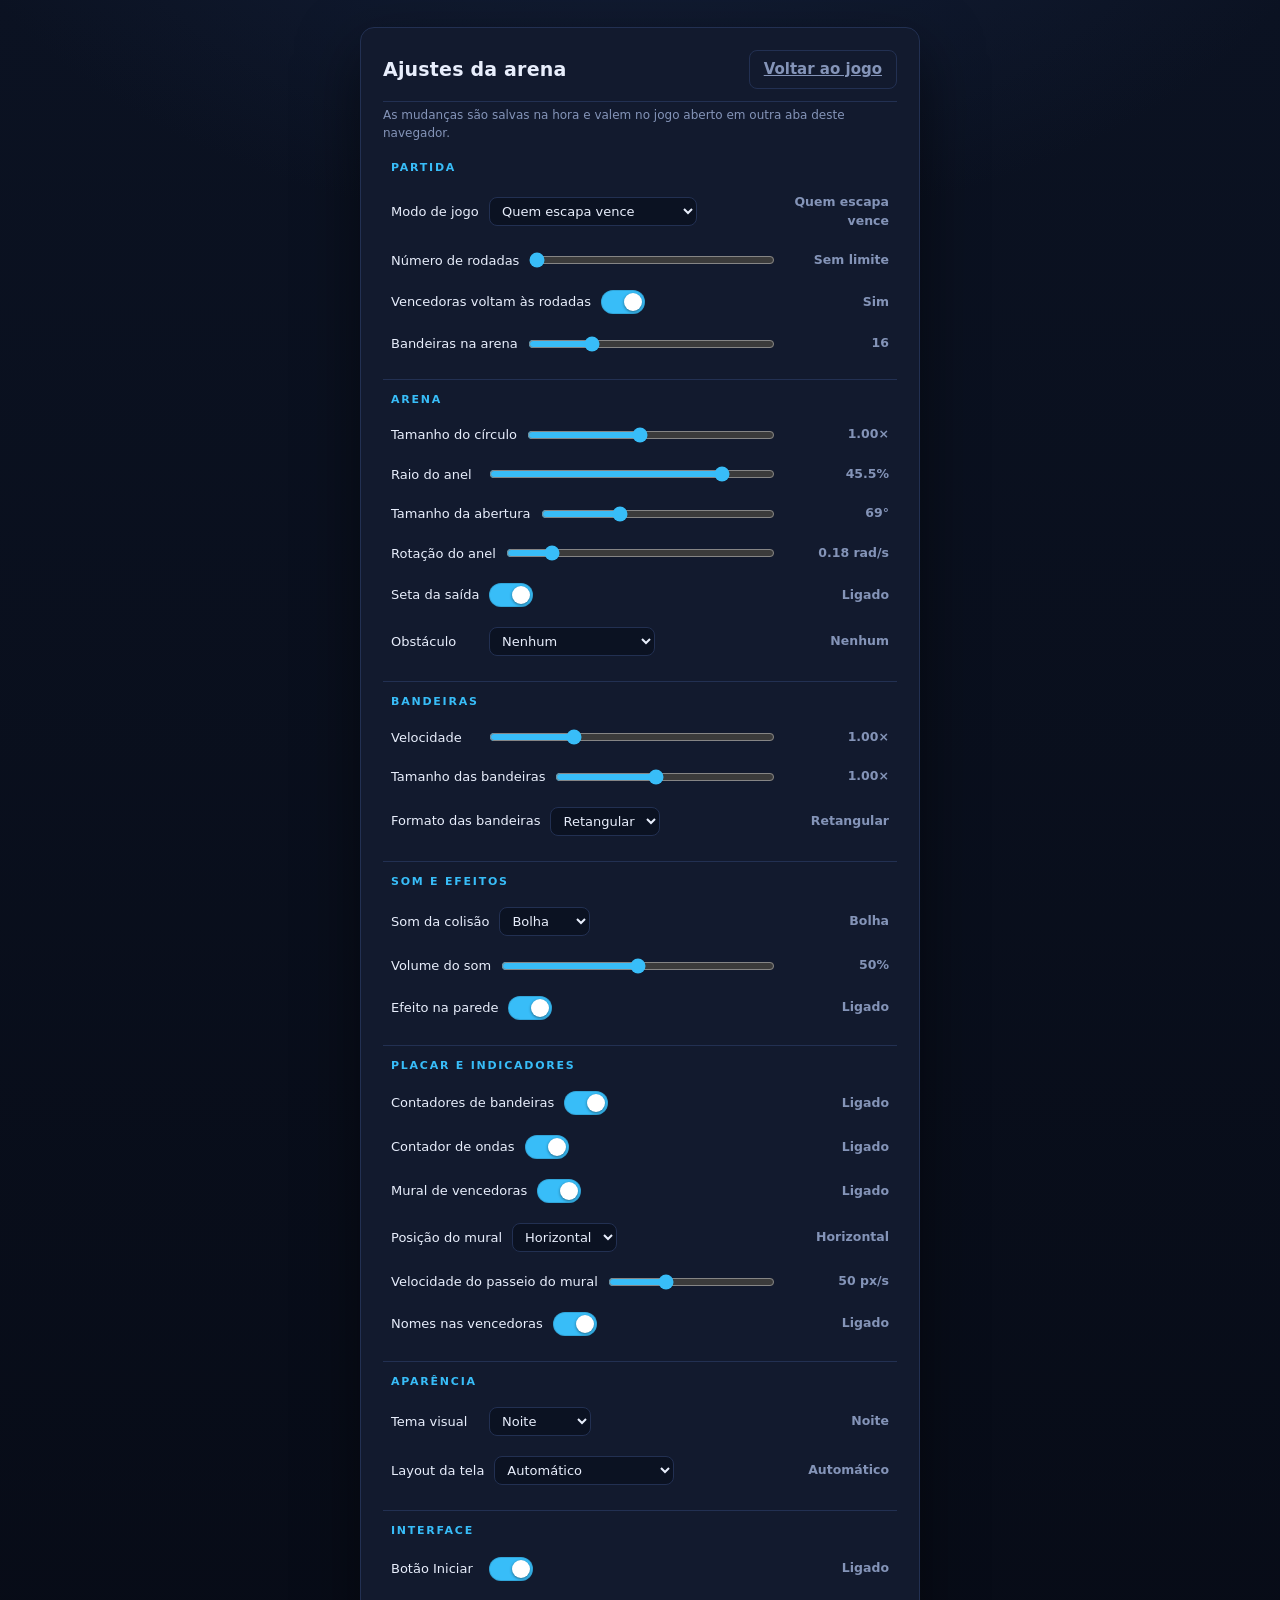
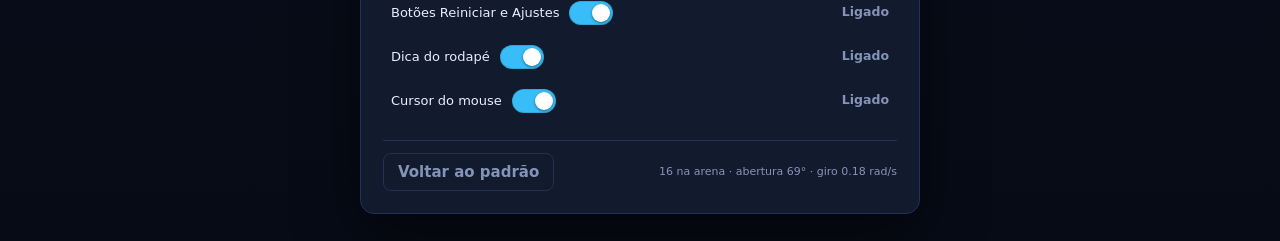
==== ajustes.html @ 4c255b6c "First Commit" ====
<!DOCTYPE html>
<html lang="pt-BR">
<head>
<meta charset="utf-8">
<meta name="viewport" content="width=device-width, initial-scale=1, viewport-fit=cover">
<title>Flag Arena &mdash; Ajustes</title>
<link rel="stylesheet" href="styles.css">
<link rel="icon" href="data:image/svg+xml,<svg xmlns='http://www.w3.org/2000/svg' viewBox='0 0 32 32'><rect width='32' height='32' rx='6' fill='%230b1020'/><circle cx='16' cy='16' r='10' fill='none' stroke='%2338bdf8' stroke-width='2.5' stroke-dasharray='44 19'/><circle cx='25' cy='7' r='4' fill='%23f59e0b'/></svg>">
<script>
/* aplica o tema salvo antes da primeira pintura (a chave e' Config.CHAVE, de js/config.js) */
try { var __c = JSON.parse(localStorage.getItem('flag-arena:config:v2')); if (__c && __c.tema) document.documentElement.setAttribute('data-tema', __c.tema); } catch (e) {}
</script>
</head>
<body class="pagina-ajustes">

<!-- Os Ajustes em aba propria: mesmas opcoes do painel do jogo. Tudo o que for
     mudado aqui e' gravado no navegador e vale no jogo aberto em outra aba
     (mesmo endereco). A lista abaixo e' copiada de index.html por
     tools/sincronizar-ajustes.js — nao edite os dois a mao. -->
<main class="config-pagina config-pagina--aba" aria-labelledby="config-titulo">
  <div class="config-painel">

    <header class="config-cabecalho">
      <h1 class="config-titulo" id="config-titulo">Ajustes da arena</h1>
      <a class="botao botao--fantasma" href="index.html">Voltar ao jogo</a>
    </header>

    <p class="config-nota">As mudanças são salvas na hora e valem no jogo aberto em outra aba deste navegador.</p>

    <div class="config-grade">
      <!-- ajustes:inicio (copiado para ajustes.html por tools/sincronizar-ajustes.js) -->
      <section class="config-grupo" data-grupo="partida">
        <h3 class="config-grupo-titulo">Partida</h3>

        <div class="config-linha">
          <label class="config-nome" for="cfg-modo">Modo de jogo</label>
          <select class="config-select" id="cfg-modo">
            <option value="vencedora">Quem escapa vence</option>
            <option value="eliminacao">Quem escapa é eliminada</option>
            <option value="ultima">Última na arena vence</option>
          </select>
          <output class="config-valor" id="cfg-modo-valor" for="cfg-modo">Quem escapa vence</output>
        </div>

        <div class="config-linha">
          <label class="config-nome" for="cfg-rodadas">Número de rodadas</label>
          <input class="config-range" type="range" id="cfg-rodadas"
                 min="0" max="100" step="1" value="0">
          <output class="config-valor" id="cfg-rodadas-valor" for="cfg-rodadas">Sem limite</output>
        </div>

        <div class="config-linha">
          <label class="config-nome" for="cfg-vencedorasVoltam">Vencedoras voltam às rodadas</label>
          <input class="config-check" type="checkbox" role="switch" id="cfg-vencedorasVoltam" checked>
          <output class="config-valor" id="cfg-vencedorasVoltam-valor" for="cfg-vencedorasVoltam">Sim</output>
        </div>

        <div class="config-linha">
          <label class="config-nome" for="cfg-lutadores">Bandeiras na arena</label>
          <input class="config-range" type="range" id="cfg-lutadores"
                 min="2" max="60" step="1" value="16">
          <output class="config-valor" id="cfg-lutadores-valor" for="cfg-lutadores">16</output>
        </div>
      </section>

      <section class="config-grupo" data-grupo="arena">
        <h3 class="config-grupo-titulo">Arena</h3>

        <div class="config-linha">
          <label class="config-nome" for="cfg-arena">Tamanho do círculo</label>
          <input class="config-range" type="range" id="cfg-arena"
                 min="0.5" max="1.6" step="0.01" value="1">
          <output class="config-valor" id="cfg-arena-valor" for="cfg-arena">100%</output>
        </div>

        <div class="config-linha">
          <label class="config-nome" for="cfg-anel">Raio do anel</label>
          <input class="config-range" type="range" id="cfg-anel"
                 min="28" max="49" step="0.5" value="45.5">
          <output class="config-valor" id="cfg-anel-valor" for="cfg-anel">45,5%</output>
        </div>

        <div class="config-linha">
          <label class="config-nome" for="cfg-abertura">Tamanho da abertura</label>
          <input class="config-range" type="range" id="cfg-abertura"
                 min="15" max="180" step="1" value="69">
          <output class="config-valor" id="cfg-abertura-valor" for="cfg-abertura">69°</output>
        </div>

        <div class="config-linha">
          <label class="config-nome" for="cfg-rotacao">Rotação do anel</label>
          <input class="config-range" type="range" id="cfg-rotacao"
                 min="0" max="1.2" step="0.01" value="0.18">
          <output class="config-valor" id="cfg-rotacao-valor" for="cfg-rotacao">0,18 rad/s</output>
        </div>

        <div class="config-linha">
          <label class="config-nome" for="cfg-seta">Seta da saída</label>
          <input class="config-check" type="checkbox" role="switch" id="cfg-seta" checked>
          <output class="config-valor" id="cfg-seta-valor" for="cfg-seta">Ligado</output>
        </div>

        <div class="config-linha">
          <label class="config-nome" for="cfg-obstaculo">Obstáculo</label>
          <select class="config-select" id="cfg-obstaculo">
            <option value="nenhum">Nenhum</option>
            <option value="pino">Pino central</option>
            <option value="tres-pinos">Três pinos</option>
            <option value="hexagono">Pinos em hexágono</option>
            <option value="barra">Barra giratória</option>
            <option value="cruz">Cruz giratória</option>
          </select>
          <output class="config-valor" id="cfg-obstaculo-valor" for="cfg-obstaculo">Nenhum</output>
        </div>
      </section>

      <section class="config-grupo" data-grupo="bandeiras">
        <h3 class="config-grupo-titulo">Bandeiras</h3>

        <div class="config-linha">
          <label class="config-nome" for="cfg-velocidade">Velocidade</label>
          <input class="config-range" type="range" id="cfg-velocidade"
                 min="0.2" max="3" step="0.05" value="1">
          <output class="config-valor" id="cfg-velocidade-valor" for="cfg-velocidade">1&times;</output>
        </div>

        <div class="config-linha">
          <label class="config-nome" for="cfg-tamanhoBandeira">Tamanho das bandeiras</label>
          <input class="config-range" type="range" id="cfg-tamanhoBandeira"
                 min="0.5" max="1.6" step="0.05" value="1">
          <output class="config-valor" id="cfg-tamanhoBandeira-valor" for="cfg-tamanhoBandeira">1,00&times;</output>
        </div>

        <div class="config-linha">
          <label class="config-nome" for="cfg-formato">Formato das bandeiras</label>
          <select class="config-select" id="cfg-formato">
            <option value="retangular">Retangular</option>
            <option value="quadrada">Quadrada</option>
            <option value="redonda">Redonda</option>
          </select>
          <output class="config-valor" id="cfg-formato-valor" for="cfg-formato">Retangular</output>
        </div>
      </section>

      <section class="config-grupo" data-grupo="som">
        <h3 class="config-grupo-titulo">Som e efeitos</h3>

        <div class="config-linha">
          <label class="config-nome" for="cfg-som">Som da colisão</label>
          <select class="config-select" id="cfg-som">
            <option value="bolha">Bolha</option>
            <option value="gota">Gota</option>
            <option value="sino">Sino</option>
            <option value="madeira">Madeira</option>
            <option value="moeda">Moeda</option>
            <option value="estalo">Estalo</option>
          </select>
          <output class="config-valor" id="cfg-som-valor" for="cfg-som">Bolha</output>
        </div>

        <div class="config-linha">
          <label class="config-nome" for="cfg-volume">Volume do som</label>
          <input class="config-range" type="range" id="cfg-volume"
                 min="0" max="100" step="5" value="50">
          <output class="config-valor" id="cfg-volume-valor" for="cfg-volume">50%</output>
        </div>

        <div class="config-linha">
          <label class="config-nome" for="cfg-efeitoParede">Efeito na parede</label>
          <input class="config-check" type="checkbox" role="switch" id="cfg-efeitoParede" checked>
          <output class="config-valor" id="cfg-efeitoParede-valor" for="cfg-efeitoParede">Ligado</output>
        </div>
      </section>

      <section class="config-grupo" data-grupo="placar">
        <h3 class="config-grupo-titulo">Placar e indicadores</h3>

        <div class="config-linha">
          <label class="config-nome" for="cfg-contadores">Contadores de bandeiras</label>
          <input class="config-check" type="checkbox" role="switch" id="cfg-contadores" checked>
          <output class="config-valor" id="cfg-contadores-valor" for="cfg-contadores">Ligado</output>
        </div>

        <div class="config-linha">
          <label class="config-nome" for="cfg-contadorOndas">Contador de ondas</label>
          <input class="config-check" type="checkbox" role="switch" id="cfg-contadorOndas" checked>
          <output class="config-valor" id="cfg-contadorOndas-valor" for="cfg-contadorOndas">Ligado</output>
        </div>

        <div class="config-linha">
          <label class="config-nome" for="cfg-mural">Mural de vencedoras</label>
          <input class="config-check" type="checkbox" role="switch" id="cfg-mural" checked>
          <output class="config-valor" id="cfg-mural-valor" for="cfg-mural">Ligado</output>
        </div>

        <div class="config-linha">
          <label class="config-nome" for="cfg-muralPosicao">Posição do mural</label>
          <select class="config-select" id="cfg-muralPosicao">
            <option value="horizontal">Horizontal</option>
            <option value="vertical">Vertical</option>
          </select>
          <output class="config-valor" id="cfg-muralPosicao-valor" for="cfg-muralPosicao">Horizontal</output>
        </div>

        <div class="config-linha">
          <label class="config-nome" for="cfg-rolagemMural">Velocidade do passeio do mural</label>
          <input class="config-range" type="range" id="cfg-rolagemMural"
                 min="0" max="150" step="5" value="50">
          <output class="config-valor" id="cfg-rolagemMural-valor" for="cfg-rolagemMural">50 px/s</output>
        </div>

        <div class="config-linha">
          <label class="config-nome" for="cfg-nomesVencedoras">Nomes nas vencedoras</label>
          <input class="config-check" type="checkbox" role="switch" id="cfg-nomesVencedoras" checked>
          <output class="config-valor" id="cfg-nomesVencedoras-valor" for="cfg-nomesVencedoras">Ligado</output>
        </div>
      </section>

      <section class="config-grupo" data-grupo="aparencia">
        <h3 class="config-grupo-titulo">Aparência</h3>

        <div class="config-linha">
          <label class="config-nome" for="cfg-tema">Tema visual</label>
          <select class="config-select" id="cfg-tema">
            <option value="noite">Noite</option>
            <option value="claro">Claro</option>
            <option value="estadio">Estádio</option>
            <option value="por-do-sol">Pôr do sol</option>
            <option value="neon">Neon</option>
          </select>
          <output class="config-valor" id="cfg-tema-valor" for="cfg-tema">Noite</output>
        </div>

        <div class="config-linha">
          <label class="config-nome" for="cfg-layout">Layout da tela</label>
          <select class="config-select" id="cfg-layout">
            <option value="auto">Automático</option>
            <option value="celular">Celular (vertical 9:16)</option>
            <option value="computador">Computador</option>
          </select>
          <output class="config-valor" id="cfg-layout-valor" for="cfg-layout">Automático</output>
        </div>
      </section>

      <section class="config-grupo" data-grupo="interface">
        <h3 class="config-grupo-titulo">Interface</h3>

        <div class="config-linha">
          <label class="config-nome" for="cfg-botaoIniciar">Botão Iniciar</label>
          <input class="config-check" type="checkbox" role="switch" id="cfg-botaoIniciar" checked>
          <output class="config-valor" id="cfg-botaoIniciar-valor" for="cfg-botaoIniciar">Ligado</output>
        </div>

        <div class="config-linha">
          <label class="config-nome" for="cfg-botoes">Botões Reiniciar e Ajustes</label>
          <input class="config-check" type="checkbox" role="switch" id="cfg-botoes" checked>
          <output class="config-valor" id="cfg-botoes-valor" for="cfg-botoes">Ligado</output>
        </div>

        <div class="config-linha">
          <label class="config-nome" for="cfg-dica">Dica do rodapé</label>
          <input class="config-check" type="checkbox" role="switch" id="cfg-dica" checked>
          <output class="config-valor" id="cfg-dica-valor" for="cfg-dica">Ligado</output>
        </div>

        <div class="config-linha">
          <label class="config-nome" for="cfg-cursor">Cursor do mouse</label>
          <input class="config-check" type="checkbox" role="switch" id="cfg-cursor" checked>
          <output class="config-valor" id="cfg-cursor-valor" for="cfg-cursor">Ligado</output>
        </div>
      </section>
      <!-- ajustes:fim -->
    </div>

    <footer class="config-base">
      <button type="button" class="botao botao--fantasma" id="btn-reset-config">Voltar ao padrão</button>
      <span class="config-painel-info" id="config-resumo"></span>
    </footer>

  </div>
</main>

<script src="js/config.js"></script>
<script src="js/ajustes-aba.js"></script>
</body>
</html>
---- styles.css ----
/* =====================================================================
   Flag Arena
   ===================================================================== */

:root {
  --fundo: #070b16;
  --fundo-2: #0b1222;
  --superficie: #121a2e;
  --borda: #223052;
  --texto: #e8eefc;
  --texto-fraco: #8494b8;
  --destaque: #38bdf8;
  --indigo: #6366f1;
  --fuga: #f59e0b;
  --vitoria: #34d399;

  /* ---- tokens de TEMA ----------------------------------------------------
     Tudo o que muda de um tema para outro mora aqui. Os temas sao blocos
     `:root[data-tema="..."]` no fim desta secao, que redefinem este mesmo
     conjunto; o de fabrica (Noite) e' este. O app escreve `data-tema` no <html>
     (ver Config.aplicarNoCena). Nada fora destas variaveis deve ter cor de tema
     escrita a mao. As variaveis `-rgb` guardam so' "r, g, b" para poderem ser
     usadas com transparencia: rgba(var(--vidro-rgb), .7). */
  --esquema: dark;                 /* color-scheme: controles nativos (lista do <select>) */
  --halo: #14203a;                 /* clarao no topo do fundo */
  --vidro-rgb: 10, 16, 32;         /* cabecalho, rodape, paineis translucidos */
  --veu: rgba(4, 8, 18, .74);      /* pano por tras do painel de Ajustes */
  --trilho-rgb: 10, 18, 36;        /* disco de fundo da arena */
  --halo-botao-rgb: 5, 9, 20;      /* sombra atras do botao Iniciar */
  --iniciar-1: #a5e4ff;            /* gradiente do botao Iniciar */
  --iniciar-2: #38bdf8;
  --iniciar-3: #6366f1;
  --iniciar-texto: #03121f;
  --iniciar-glow-rgb: 56, 189, 248;
  --iniciar-glow2-rgb: 99, 102, 241;
  --obstaculo-1: #475a85;
  --obstaculo-2: #26324f;
  --obstaculo-borda: #7f95c8;
  --obstaculo-glow-rgb: 99, 102, 241;
  --efeito: #7dd3fc;               /* onda de choque na parede */
  --efeito-2: #38bdf8;
  --efeito-rgb: 125, 211, 252;
  --efeito-2-rgb: 56, 189, 248;
  --aviso-bg: rgba(28, 18, 6, .95);
  --aviso-texto: #fde68a;

  /* Raio do circulo onde as bandeiras orbitam. O anel que gira e' desenhado no
     SVG com r="182" dentro de um viewBox de 400, ou seja, exactamente estes
     45.5%. Tem de casar com CFG.raioBorda (182/400) do motor, que e' quem
     calcula estado.R e estado.raioJogador. O diametro correspondente e' o que
     da a largura do painel .coroa. */
  --anel-raio: 45.5%;
  --anel-diametro: calc(var(--anel-raio) * 2);

  /* Tamanho do circulo, em duas pecas para o `--arena-escala` ter onde caber.

     `--arena-base` e' o diametro do anel na escala 1. `--arena-max` e' esse
     base pelo multiplicador que a pagina de ajustes escreve.

     O base e' min(56vmin, 560px) e nao o antigo 74vmin/640px porque o
     multiplicador vai ate 1.6: um base de 640px daria 1024px no maximo, e o
     palco de uma tela 1080p tem ~970px de altura util — a arena estourava a
     viewport e o `overflow: hidden` do body cortava o anel pela metade. Com
     560px o topo do intervalo (896px) ainda cabe.

     O `--lutador` NAO esta aqui: ele e' derivado de `--arena-escala` em .arena,
     porque a bandeira precisa escalar junto com o circulo (ver o comentario
     la). Deixar os dois em px fixos deixaria a folga do anel furada. */
  --arena-escala: 1;
  --bandeira-escala: 1;
  --bandeira-prop: .7;
  --bandeira-raio: 3px;
  --arena-base: min(56vmin, 560px);
  --arena-max: calc(var(--arena-base) * var(--arena-escala));
}

* { box-sizing: border-box; }

/* Barras de rolagem do tema: finas, com o polegar na cor de destaque e a trilha
   quase invisivel. As propriedades padrao funcionam no Chrome/Edge 121+, Firefox e
   Safari recentes; o bloco -webkit- cobre os navegadores mais antigos (nos novos
   ele e' ignorado de proposito: quando `scrollbar-color` existe, ele manda). */
:root {
  scrollbar-width: thin;
  scrollbar-color: var(--destaque) rgba(var(--vidro-rgb), .35);
}
* {
  scrollbar-width: thin;
  scrollbar-color: var(--destaque) rgba(var(--vidro-rgb), .35);
}

@supports not (scrollbar-color: auto) {
  ::-webkit-scrollbar { width: 9px; height: 9px; }
  ::-webkit-scrollbar-track { background: rgba(var(--vidro-rgb), .35); border-radius: 999px; }
  ::-webkit-scrollbar-thumb {
    background: var(--destaque);
    border-radius: 999px;
    border: 2px solid transparent;
    background-clip: padding-box;
  }
  ::-webkit-scrollbar-thumb:hover { background: var(--indigo); background-clip: padding-box; }
}

html, body { height: 100%; }

body {
  margin: 0;
  background:
    radial-gradient(1200px 700px at 50% -10%, var(--halo) 0%, transparent 60%),
    linear-gradient(180deg, var(--fundo-2), var(--fundo));
  color: var(--texto);
  font: 15px/1.5 "Segoe UI", system-ui, -apple-system, sans-serif;
  display: flex;
  flex-direction: column;
  overflow: hidden;
}

.visualmente-oculto {
  position: absolute;
  width: 1px; height: 1px;
  padding: 0; margin: -1px;
  overflow: hidden;
  clip: rect(0 0 0 0);
  white-space: nowrap;
  border: 0;
}

/* ---------------------------------------------------------------- */
/* cabecalho                                                        */
/* ---------------------------------------------------------------- */

.topo {
  flex: none;
  display: flex;
  align-items: center;
  justify-content: space-between;
  gap: 16px;
  padding: 12px clamp(12px, 3vw, 28px);
  border-bottom: 1px solid var(--borda);
  background: rgba(var(--vidro-rgb), .72);
  backdrop-filter: blur(8px);
}

.marca {
  display: flex;
  align-items: center;
  gap: 10px;
  font-weight: 700;
  letter-spacing: .04em;
}

.marca-anel {
  width: 20px; height: 20px;
  border-radius: 50%;
  border: 2.5px solid var(--destaque);
  border-right-color: transparent;
  animation: girar-marca 3.2s linear infinite;
}

@keyframes girar-marca { to { transform: rotate(360deg); } }

/* ---------------------------------------------------------------- */
/* mural das vencedoras                                             */
/* ---------------------------------------------------------------- */

/* Fica no cabecalho, entre a marca e o contador de onda: e' o unico espaco
   da tela que nunca compete com a arena, e o olho ja vai la depois de olhar
   para cima. */
.vencedoras {
  flex: 1 1 auto;
  min-width: 0;
  display: flex;
  align-items: center;
  justify-content: center;
  gap: 10px;
}

.vencedoras-rotulo {
  flex: none;
  font-size: 10px;
  letter-spacing: .14em;
  text-transform: uppercase;
  color: var(--texto-fraco);
  white-space: nowrap;
}

/* quantas ondas ja foram coroadas no total */
.vencedoras-total {
  margin-left: 4px;
  font-weight: 700;
  font-variant-numeric: tabular-nums;
  color: var(--vitoria);
}

.vencedoras-lista {
  display: flex;
  align-items: center;
  gap: 5px;
  min-width: 0;
  overflow: hidden;
  /* o corte e' esmaecido, nao a seco: sem isto um chip cortado na beira da
     tela parece defeito de layout */
  -webkit-mask-image: linear-gradient(90deg, #000 calc(100% - 26px), transparent);
  mask-image: linear-gradient(90deg, #000 calc(100% - 26px), transparent);
}

.vencedora {
  display: inline-flex;
  align-items: center;
  gap: 6px;
  flex: none;
  padding: 3px 8px 3px 4px;
  border: 1px solid var(--borda);
  border-radius: 999px;
  background: var(--superficie);
  font-size: clamp(10px, 1.5vmin, 12.5px);
  white-space: nowrap;
  max-width: 17ch;
}

.vencedora img {
  flex: none;
  width: 23px;
  height: 15px;
  object-fit: cover;
  border-radius: 2px;
  box-shadow: 0 0 0 1px rgba(255, 255, 255, .14);
}

.vencedora-nome {
  min-width: 0;
  overflow: hidden;
  text-overflow: ellipsis;
}

/* placado de quem venceu mais de uma onda */
.vencedora-vezes {
  flex: none;
  font-weight: 700;
  font-variant-numeric: tabular-nums;
  color: var(--vitoria);
}

/* a ultima a entrar: a unica que anima, porque e' a unica que acabou de mudar */
.vencedora--recente {
  border-color: var(--vitoria);
  box-shadow: 0 0 12px rgba(52, 211, 153, .3);
  animation: entrar-vencedora .4s cubic-bezier(.2, .9, .25, 1.2) both;
}

@keyframes entrar-vencedora {
  from { opacity: 0; transform: translateX(10px) scale(.9); }
  to   { opacity: 1; transform: none; }
}

.vencedoras-resto {
  flex: none;
  font-size: clamp(9px, 1.4vmin, 11px);
  font-weight: 700;
  font-variant-numeric: tabular-nums;
  color: var(--texto-fraco);
  white-space: nowrap;
}

.vencedoras-vazia {
  font-size: clamp(10px, 1.5vmin, 12.5px);
  font-style: italic;
  color: var(--texto-fraco);
  white-space: nowrap;
}

.vencedoras-vazia[hidden] { display: none; }

.hud {
  display: flex;
  align-items: center;
  gap: clamp(10px, 2.4vw, 26px);
}

.hud-item {
  display: flex;
  flex-direction: column;
  align-items: flex-end;
  line-height: 1.1;
}

.hud-rotulo {
  font-size: 10px;
  letter-spacing: .12em;
  text-transform: uppercase;
  color: var(--texto-fraco);
}

.hud-valor {
  font-size: clamp(15px, 2.4vmin, 21px);
  font-variant-numeric: tabular-nums;
  font-weight: 700;
}

/* ---------------------------------------------------------------- */
/* palco: contador | arena | contador                              */
/* ---------------------------------------------------------------- */

.palco {
  flex: 1;
  min-height: 0;
  display: grid;
  grid-template-columns: minmax(74px, 11vw) auto minmax(74px, 11vw);
  align-items: center;
  justify-content: center;
  gap: clamp(6px, 1.6vw, 20px);
  padding: clamp(8px, 2vh, 22px) clamp(8px, 2vw, 22px);
  position: relative;
}

.contador {
  display: flex;
  flex-direction: column;
  gap: 6px;
  text-align: center;
  min-width: 0;
}

.contador-rotulo {
  font-size: clamp(9px, 1.5vmin, 11px);
  letter-spacing: .14em;
  text-transform: uppercase;
  color: var(--texto-fraco);
}

.contador-valor {
  font-size: clamp(34px, 9vmin, 74px);
  font-weight: 800;
  font-variant-numeric: tabular-nums;
  line-height: 1;
}

.contador--saida .contador-valor { color: var(--fuga); }
.contador--resto .contador-valor { color: var(--destaque); }

/* pulso quando o numero muda */
.contador-valor.pulsa { animation: pulso .42s ease-out; }

@keyframes pulso {
  0%   { transform: scale(1); }
  32%  { transform: scale(1.22); }
  100% { transform: scale(1); }
}

.contador-nota {
  margin: 2px 0 0;
  font-size: clamp(9px, 1.4vmin, 11px);
  line-height: 1.35;
  color: var(--texto-fraco);
}

.contador-fantasmas {
  display: flex;
  flex-wrap: wrap;
  gap: 3px;
  justify-content: center;
  margin-top: 4px;
}

.contador-fantasmas img {
  width: clamp(12px, 2vmin, 17px);
  border-radius: 2px;
  opacity: .3;
  filter: grayscale(1);
}

/* ---------------------------------------------------------------- */
/* arena                                                            */
/* ---------------------------------------------------------------- */

.arena {
  position: relative;
  width: var(--arena-max);
  height: var(--arena-max);
  aspect-ratio: 1;
  border-radius: 50%;
  touch-action: none;

  /* A bandeira escala junto com o circulo, e nao num px fixo.

     O motor mede tudo em fracao do lado: CFG.margemLutador (0.075) e' a folga
     entre o anel e a borda da bandeira, CFG.diametroLutador (0.11) e' o minimo
     de colisao. Um `--lutador` fixo deixaria, na escala 1.6, um bloco maior que
     a folga — e as bandeiras comecariam a rocar a parede do anel.

     `--lutador-base` guardado a parte que NAO depende do ajuste, para o
     `--lutador` poder multiplicar sem se referenciar a si mesmo: um
     `--lutador: calc(var(--lutador) * ...)` seria um ciclo, o navegador
     invalidaria a propriedade e o `width` das bandeiras ficaria sem valor.

     Na escala 1 o resultado e' exatamente o `--lutador` de antes — o padrao
     aparece exatamente como aparecia. */
  --lutador-base: clamp(34px, 6.4vmin, 62px);
  --lutador: calc(var(--lutador-base) * var(--arena-escala));
}

.arena-anel {
  position: absolute;
  inset: 0;
  width: 100%;
  height: 100%;
  overflow: visible;
  /* Este elemento NAO roda e NAO tem transform. Ele serve so de moldura: o
     <svg> cobre a arena e o <g id="arena-giro"> gira por dentro, com o centro
     da rotacao escrito no atributo `transform` em unidades do viewBox.

     Antes, a rotacao vivia aqui com `transform-box: view-box` +
     `transform-origin: 50% 50%`. Isso resolve a origem contra o viewBox e
     funciona, mas depende de (a) o navegador suportar `transform-box`,
     (b) o <svg> ser quadrado, e (c) o padrao preserveAspectRatio manter o
     viewBox centrado. Se um destes falha, o anel passa a girar em torno de um
     ponto que ja nao e' o centro do circulo das bandeiras — e como o raio e'
     grande, o erro aparece como "o circulo sai do sitio" / "a coroa gira fora
     do centro". O <g> elimina as tres dependencias. */
}

.arena-trilho {
  fill: rgba(var(--trilho-rgb), .55);
  stroke: none;
}

/* O anel que gira. Vive dentro de <g id="arena-giro">, que recebe
   rotate(a 200 200): porisso roda em torno do PROPRIO centro e nunca sai
   dele, sem nenhum px de CSS, nem percentagem, nem transform-box.

   O tracejado NAO vive aqui de proposito. O portao e' a unica saida e tem de
   coincidir com o que a fisica aceita, por isso quem o desenha e' o motor: em
   aplicarAbertura() ele mede o `r` real do elemento e escreve
   stroke-dasharray / stroke-dashoffset com um FOLGO centrado no topo, onde
   esta a #arena-seta. Se declarassemos um tracejado aqui em CSS, ele
   sobreporia o atributo que o motor escreve e o portao voltaria a ser
   decoracao — a bandeira atravessaria uma parede invisivel. */
.arena-anel-giro {
  fill: none;
  stroke: var(--destaque);
  stroke-width: 3;
  stroke-linecap: butt;
  opacity: .55;
}

.arena-seta {
  fill: var(--fuga);
  opacity: .85;
  filter: url(#brilho-saida);
}

/* ---------------------------------------------------------------- */
/* estado de espera: botao Iniciar                                  */
/* ---------------------------------------------------------------- */

.iniciar {
  position: absolute;
  left: 50%; top: 50%;
  transform: translate(-50%, -50%);
  z-index: 12;
  text-align: center;
}
.iniciar[hidden] { display: none; }

/* halo escuro atras do botao: separa-o das bandeiras que passam por tras */
.iniciar::before {
  content: "";
  position: absolute;
  left: 50%; top: 50%;
  width: 300%; height: 340%;
  transform: translate(-50%, -50%);
  z-index: -1;
  background: radial-gradient(closest-side, rgba(var(--halo-botao-rgb), .72) 0%, rgba(var(--halo-botao-rgb), .45) 55%, transparent 100%);
  pointer-events: none;
}

.botao-iniciar {
  display: inline-flex;
  align-items: center;
  gap: 12px;
  padding: 14px 34px 14px 26px;
  border: 0;
  border-radius: 999px;
  font: inherit;
  font-size: clamp(15px, 2.6vmin, 21px);
  font-weight: 800;
  letter-spacing: .16em;
  text-transform: uppercase;
  color: var(--iniciar-texto);
  background: linear-gradient(135deg, var(--iniciar-1) 0%, var(--iniciar-2) 48%, var(--iniciar-3) 100%);
  box-shadow:
    inset 0 1px 0 rgba(255, 255, 255, .55),
    inset 0 -2px 0 rgba(0, 0, 0, .18),
    0 10px 28px rgba(var(--iniciar-glow-rgb), .42),
    0 0 56px rgba(var(--iniciar-glow2-rgb), .32);
  cursor: pointer;
  transition: transform .16s ease, box-shadow .2s ease, filter .2s ease;
  animation: iniciar-pulsa 2.6s ease-in-out infinite;
}

.botao-iniciar:hover {
  transform: translateY(-2px) scale(1.05);
  filter: brightness(1.08);
  box-shadow:
    inset 0 1px 0 rgba(255, 255, 255, .6),
    inset 0 -2px 0 rgba(0, 0, 0, .18),
    0 14px 34px rgba(var(--iniciar-glow-rgb), .55),
    0 0 72px rgba(var(--iniciar-glow2-rgb), .45);
}

.botao-iniciar:active { transform: translateY(0) scale(.97); filter: brightness(.96); }

.botao-iniciar:focus-visible {
  outline: 3px solid var(--texto);
  outline-offset: 4px;
}

/* triangulo de "play", feito de borda: herda a cor do texto */
.botao-iniciar-icone {
  width: 0; height: 0;
  border-style: solid;
  border-width: 9px 0 9px 15px;
  border-color: transparent transparent transparent currentColor;
  filter: drop-shadow(0 1px 0 rgba(255, 255, 255, .4));
}

@keyframes iniciar-pulsa {
  0%, 100% { box-shadow: inset 0 1px 0 rgba(255,255,255,.55), inset 0 -2px 0 rgba(0,0,0,.18), 0 10px 28px rgba(var(--iniciar-glow-rgb), .42), 0 0 56px rgba(var(--iniciar-glow2-rgb), .32); }
  50%      { box-shadow: inset 0 1px 0 rgba(255,255,255,.55), inset 0 -2px 0 rgba(0,0,0,.18), 0 12px 34px rgba(var(--iniciar-glow-rgb), .62), 0 0 84px rgba(var(--iniciar-glow2-rgb), .5); }
}

.iniciar-dica {
  margin: 12px 0 0;
  font-size: 11px;
  letter-spacing: .14em;
  text-transform: uppercase;
  color: var(--texto-fraco);
}

/* a tecla de atalho, em forma de tecla */
.iniciar-dica kbd {
  display: inline-block;
  min-width: 1.6em;
  padding: 1px 6px;
  font: inherit;
  font-weight: 700;
  color: var(--texto);
  background: rgba(148, 163, 184, .16);
  border: 1px solid var(--borda);
  border-bottom-width: 2px;
  border-radius: 5px;
}

/* "Botoes" desligado tambem esconde o atalho de Bandeiras do rodape */
.sem-botoes #btn-bandeiras { display: none; }

/* ajuste "Botao Iniciar" desligado: so' a tecla I inicia a batalha */
.sem-iniciar .iniciar { display: none; }

/* ---------------------------------------------------------------- */
/* obstaculos                                                        */
/* ---------------------------------------------------------------- */

.obstaculos {
  position: absolute;
  inset: 0;
  pointer-events: none;
}

/* O motor escreve largura, altura, margens e o transform (translate + rotate)
   de cada um, relativos ao centro da arena, como faz com as bandeiras. */
.obstaculo {
  position: absolute;
  left: 50%; top: 50%;
  background: linear-gradient(160deg, var(--obstaculo-1), var(--obstaculo-2));
  border: 2px solid var(--obstaculo-borda);
  box-shadow: 0 0 14px rgba(var(--obstaculo-glow-rgb), .35), inset 0 0 8px rgba(0, 0, 0, .35);
  box-sizing: border-box;
}
.obstaculo--circulo { border-radius: 50%; }
.obstaculo--barra { border-radius: 999px; }

/* ---------------------------------------------------------------- */
/* lutadores                                                        */
/* ---------------------------------------------------------------- */

.lutadores {
  position: absolute;
  inset: 0;
}

.lutador {
  position: absolute;
  /* o motor escreve `translate3d(x - cx, y - cy)`, ou seja, o deslocamento e'
     relativo ao CENTRO da arena. As margens negativas abaixo ja equilibram o
     bloco em si, entao left/top tem de nascer no centro: com 0 o anel inteiro
     giraria em torno do canto superior-esquerdo. */
  left: 50%; top: 50%;
  /* tamanho e formato vem dos Ajustes: --bandeira-escala multiplica a largura e
     --bandeira-prop e' a altura/largura (.7 retangular, 1 quadrada e redonda).
     As margens negativas centram o bloco no ponto que o motor posiciona. */
  --lw: calc(var(--lutador) * var(--bandeira-escala));
  width: var(--lw);
  height: calc(var(--lw) * var(--bandeira-prop));
  margin: calc(var(--lw) * var(--bandeira-prop) * -.5) 0 0 calc(var(--lw) * -.5);
  border-radius: var(--bandeira-raio);
  overflow: hidden;
  cursor: pointer;
  will-change: transform;
  transform: translate3d(0, 0, 0);
  box-shadow:
    0 0 0 1px rgba(255, 255, 255, .14),
    0 4px 12px rgba(0, 0, 0, .5);
  transition: box-shadow .18s ease;
}

:root.formato-quadrada { --bandeira-prop: 1; --bandeira-raio: 4px; }
:root.formato-redonda { --bandeira-prop: 1; --bandeira-raio: 50%; }

.lutador img {
  display: block;
  width: 100%;
  height: 100%;
  object-fit: cover;
  pointer-events: none;
}

.lutador:hover {
  box-shadow:
    0 0 0 2px var(--texto),
    0 6px 18px rgba(0, 0, 0, .6);
}

.lutador--campeao {
  box-shadow:
    0 0 0 3px var(--vitoria),
    0 0 20px rgba(52, 211, 153, .5);
}

/* ---------------------------------------------------------------- */
/* efeito de batida na parede                                         */
/* ---------------------------------------------------------------- */

.efeitos {
  position: absolute;
  inset: 0;
  pointer-events: none;
  z-index: 4;
}

/* O motor escreve --x/--y (deslocamento do centro da arena ate o ponto do
   anel), --ang (direcao da normal) e --forca (0.6 a 1.6). */
.efeito-impacto {
  position: absolute;
  left: 50%; top: 50%;
  width: 0; height: 0;
  transform: translate(var(--x), var(--y)) rotate(var(--ang));
}

/* onda de choque: um arco que abre para dentro da arena */
.efeito-impacto::before {
  content: "";
  position: absolute;
  left: calc(var(--forca) * -18px); top: calc(var(--forca) * -18px);
  width: calc(var(--forca) * 36px); height: calc(var(--forca) * 36px);
  border: 2px solid var(--efeito);
  border-radius: 50%;
  box-shadow: 0 0 10px var(--efeito-2), inset 0 0 8px rgba(var(--efeito-rgb), .6);
  animation: efeito-onda .5s cubic-bezier(.1, .7, .3, 1) forwards;
}

/* clarao no ponto exato do choque */
.efeito-impacto::after {
  content: "";
  position: absolute;
  left: calc(var(--forca) * -9px); top: calc(var(--forca) * -9px);
  width: calc(var(--forca) * 18px); height: calc(var(--forca) * 18px);
  border-radius: 50%;
  background: radial-gradient(circle, #fff 0%, var(--efeito) 40%, rgba(var(--efeito-2-rgb), 0) 70%);
  animation: efeito-clarao .32s ease-out forwards;
}

@keyframes efeito-onda {
  from { transform: translateX(0) scale(.3); opacity: 1; }
  to   { transform: translateX(calc(var(--forca) * -14px)) scale(2.4); opacity: 0; }
}

@keyframes efeito-clarao {
  from { transform: scale(.4); opacity: 1; }
  to   { transform: scale(1.8); opacity: 0; }
}

/* escapando: atravessa a abertura e some */
.lutador--fugindo {
  transition: transform .62s cubic-bezier(.5, 0, .75, .4), opacity .62s ease-in;
  opacity: 0;
  z-index: 5;
  pointer-events: none;
}

@keyframes aparecer {
  from { opacity: 0; transform: scale(.94); }
  to   { opacity: 1; transform: scale(1); }
}

/* ---------------------------------------------------------------- */
/* coroa de vitoria                                                  */
/* ---------------------------------------------------------------- */

@keyframes entrar-campeao {
  from { opacity: 0; transform: translate(-50%, -50%) scale(.8); }
  to   { opacity: 1; transform: translate(-50%, -50%) scale(1); }
}

.coroa {
  position: absolute;
  left: 50%;
  top: 50%;
  transform: translate(-50%, -50%);
  z-index: 10;
  width: var(--anel-diametro);
  text-align: center;
  pointer-events: none;
  animation: entrar-campeao .45s cubic-bezier(.2, .9, .25, 1.2) both;
}

.coroa-icone {
  font-size: clamp(44px, 9vmin, 84px);
  line-height: 1;
  color: #fbbf24;
  filter: drop-shadow(0 0 18px rgba(251, 191, 36, .55));
}

/* a coroa mostra a bandeira campea (`flag.src`), nao um glifo */
.coroa-icone img {
  display: block;
  width: clamp(56px, 12vmin, 112px);
  height: auto;
  aspect-ratio: 3 / 2;
  margin: 0 auto;
  border-radius: 4px;
  filter: drop-shadow(0 4px 16px rgba(0, 0, 0, .5));
}

.coroa-nome {
  margin-top: 4px;
  font-size: clamp(17px, 3.4vmin, 30px);
  font-weight: 800;
  letter-spacing: .06em;
  color: var(--vitoria);
  text-shadow: 0 2px 18px rgba(52, 211, 153, .45);
}

/* tipo do resultado mostrado no painel */
.coroa[data-tipo="eliminada"] .coroa-nome,
.coroa[data-tipo="derrotada"] .coroa-nome { color: #f87171; text-shadow: 0 2px 18px rgba(248, 113, 113, .45); }
.coroa[data-tipo="eliminada"] .coroa-icone img,
.coroa[data-tipo="derrotada"] .coroa-icone img { filter: grayscale(.7) drop-shadow(0 4px 16px rgba(0, 0, 0, .5)); }
.coroa[data-tipo="campea"] .coroa-nome { color: #fbbf24; text-shadow: 0 2px 18px rgba(251, 191, 36, .5); }

.coroa-legenda {
  font-size: clamp(11px, 1.9vmin, 14px);
  letter-spacing: .18em;
  text-transform: uppercase;
  color: var(--texto-fraco);
}

@media (prefers-reduced-motion: reduce) {
  .botao-iniciar { animation: none; transition: none; }
  .coroa { animation: none; opacity: 1; transform: translate(-50%, -50%); }
}

/* ---------------------------------------------------------------- */
/* cartao de aviso dentro do palco                                  */
/* ---------------------------------------------------------------- */

.aviso-cartao {
  position: absolute;
  left: 50%;
  bottom: 4px;
  transform: translateX(-50%);
  z-index: 15;
  max-width: min(88%, 460px);
  padding: 9px 16px;
  border: 1px solid var(--borda);
  border-radius: 10px;
  background: rgba(var(--vidro-rgb), .92);
  text-align: center;
  animation: aparecer .3s ease-out;
}

.aviso-cartao[hidden] { display: none; }

.aviso-cartao-titulo {
  margin: 0;
  font-size: clamp(12px, 1.9vmin, 14px);
  font-weight: 700;
}

.aviso-cartao-texto {
  margin: 2px 0 0;
  font-size: clamp(10px, 1.6vmin, 12.5px);
  color: var(--texto-fraco);
}

/* ---------------------------------------------------------------- */
/* rodape                                                           */
/* ---------------------------------------------------------------- */

.rodape {
  flex: none;
  display: flex;
  align-items: center;
  justify-content: space-between;
  gap: 14px;
  padding: 10px clamp(12px, 3vw, 28px);
  border-top: 1px solid var(--borda);
  background: rgba(var(--vidro-rgb), .72);
}

.rodape-dica {
  margin: 0;
  font-size: clamp(10px, 1.5vmin, 12.5px);
  color: var(--texto-fraco);
}

.config {
  display: flex;
  align-items: center;
  gap: 8px;
  flex-wrap: wrap;
}

.config-info {
  font-size: clamp(9px, 1.4vmin, 11.5px);
  color: var(--texto-fraco);
}

/* ---------------------------------------------------------------- */
/* botoes e aviso flutuante                                        */
/* ---------------------------------------------------------------- */

.botao {
  font: inherit;
  font-weight: 600;
  color: var(--texto);
  background: var(--superficie);
  border: 1px solid var(--borda);
  border-radius: 8px;
  padding: 7px 14px;
  cursor: pointer;
  transition: border-color .15s ease, background .15s ease, transform .08s ease;
}

.botao:hover { border-color: var(--destaque); }
.botao:active { transform: translateY(1px); }

.botao:disabled { opacity: .45; cursor: default; }

.botao--fantasma {
  background: transparent;
  color: var(--texto-fraco);
}

.botao--fantasma:hover { color: var(--texto); }

.botao--arquivo { position: relative; }

.aviso {
  position: fixed;
  left: 50%;
  bottom: 84px;
  transform: translateX(-50%);
  z-index: 60;
  max-width: min(92vw, 520px);
  padding: 10px 16px;
  border: 1px solid var(--fuga);
  border-radius: 9px;
  background: var(--aviso-bg);
  color: var(--aviso-texto);
  font-size: 12.5px;
  text-align: center;
}

.aviso[hidden] { display: none; }

/* ---------------------------------------------------------------- */
/* responsivo                                                       */
/* ---------------------------------------------------------------- */

/* ---------------------------------------------------------------- */
/* layout de celular                                                */
/* ---------------------------------------------------------------- */
/* Vale quando o <html> tem a classe `layout-celular`, que o JS liga pelo ajuste
   "Layout da tela" (Automatico = janela de ate' 720 px; ver Config.usaLayoutCelular).
   E' por classe, e nao por media query, para o jogador poder forcar o layout. A
   ideia: o placar (Escaparam / Restam) numa linha em cima, a arena grande ocupando
   a largura toda, botoes largos para o dedo e nada fixo nas laterais. */

html, body { touch-action: manipulation; -webkit-tap-highlight-color: transparent; }

/* Moldura vertical 9:16. Quando o jogador FORCA o layout Celular (Ajustes > Aparencia),
   a classe `moldura-celular` tambem liga: num monitor largo o jogo ocupa so' uma
   coluna central com proporcao de celular em pe, que e' o que uma live vertical
   (YouTube) mostra a quem assiste pelo celular — o resto da janela fica vazio. Em
   janela estreita (um celular de verdade) a coluna e' a tela toda, entao nada muda.
   Como a janela e' mais larga que a coluna, as medidas do layout de celular usam
   `cqw` (largura da coluna) em vez de `vw` (largura da janela). O `body` e' o
   container; ele tambem passa a ser o bloco de referencia das janelas fixas
   (Ajustes, Bandeiras, aviso), que assim abrem DENTRO da moldura. */
.layout-celular body { container-type: inline-size; }

html.moldura-celular { background: var(--fundo-2); }

.moldura-celular body {
  width: min(100vw, calc(100vh * 9 / 16));
  margin: 0 auto;
  position: relative;
  contain: layout;               /* faz do body o bloco de referencia das janelas fixas */
  box-shadow: 0 0 0 1px var(--borda), 0 0 90px rgba(0, 0, 0, .55);
}
@supports (height: 100dvh) {
  .moldura-celular body { width: min(100vw, calc(100dvh * 9 / 16)); }
}

.layout-celular body { overscroll-behavior: none; }

/* cabecalho em duas linhas: marca + onda, e o mural embaixo ocupando a largura */
.layout-celular .topo {
  flex-wrap: wrap;
  gap: 6px 10px;
  padding: calc(8px + env(safe-area-inset-top, 0px)) calc(12px + env(safe-area-inset-right, 0px)) 8px calc(12px + env(safe-area-inset-left, 0px));
}
.layout-celular .marca { font-size: 15px; }
.layout-celular .hud { margin-left: auto; gap: 10px; }
.layout-celular .vencedoras {
  order: 3;
  flex: 1 1 100%;
  justify-content: flex-start;
  gap: 6px;
}
.layout-celular .vencedoras-lista { flex: 1 1 auto; }
/* so' a miniatura e o placar: o nome cede (o mural nao some) */
.layout-celular .vencedora { max-width: none; padding: 3px 5px 3px 3px; }
.layout-celular .vencedora-nome { display: none; }

/* palco: placar em cima (duas colunas), arena grande embaixo */
.layout-celular .palco {
  grid-template-columns: 1fr 1fr;
  grid-template-areas: "saida resto" "arena arena";
  grid-template-rows: auto 1fr;
  align-items: start;
  align-content: center;
  gap: 6px 8px;
  padding: 8px calc(8px + env(safe-area-inset-right, 0px)) 8px calc(8px + env(safe-area-inset-left, 0px));
}
.layout-celular .contador--saida { grid-area: saida; }
.layout-celular .contador--resto { grid-area: resto; }
.layout-celular .contador { flex-direction: column; align-items: center; gap: 0; }
.layout-celular .contador-valor { font-size: clamp(30px, 9vw, 44px); font-size: clamp(30px, 9cqw, 44px); line-height: 1.05; }
.layout-celular .contador-fantasmas,
.layout-celular .contador-nota { display: none; }

/* A arena usa quase a largura toda, limitada pela altura da tela. O multiplicador
   dos Ajustes (--arena-escala) continua valendo por fora. A bandeira escala com a
   largura, para a proporcao com o circulo (e com a colisao) se manter. */
.layout-celular .arena {
  grid-area: arena;
  justify-self: center;
  align-self: center;
  --arena-max: calc(min(96vw, 62vh) * var(--arena-escala));
  --arena-max: calc(min(96cqw, 62vh) * var(--arena-escala));
  --lutador-base: clamp(32px, 10.5vw, 52px);
  --lutador-base: clamp(32px, 10.5cqw, 52px);
}
@supports (height: 100dvh) {
  .layout-celular .arena { --arena-max: calc(min(96vw, 62dvh) * var(--arena-escala)); --arena-max: calc(min(96cqw, 62dvh) * var(--arena-escala)); }
}

/* rodape: dica, tres botoes largos do mesmo tamanho e o total de bandeiras */
.layout-celular .rodape {
  flex-direction: column;
  align-items: stretch;
  gap: 8px;
  padding: 8px calc(12px + env(safe-area-inset-right, 0px)) calc(10px + env(safe-area-inset-bottom, 0px)) calc(12px + env(safe-area-inset-left, 0px));
}
.layout-celular .rodape-dica { font-size: 12px; text-align: center; }
.layout-celular .config {
  display: grid;
  grid-template-columns: repeat(3, 1fr);
  gap: 8px;
}
.layout-celular .config .botao { min-height: 44px; padding: 10px 6px; font-size: 14px; }
.layout-celular .config-info { grid-column: 1 / -1; text-align: center; }

/* Iniciar: sem a dica de tecla (no toque nao ha teclado) e um pouco menor */
.layout-celular .botao-iniciar { padding: 13px 28px 13px 22px; font-size: 17px; }
.layout-celular .iniciar-dica { display: none; }

.layout-celular .aviso { bottom: calc(150px + env(safe-area-inset-bottom, 0px)); }
.layout-celular .lutador { cursor: default; }

/* janelas de Ajustes e de Bandeiras viram folhas de tela cheia, com o titulo
   fixo no topo para o Fechar nunca sumir ao rolar */
.layout-celular .config-pagina { padding: 0; place-items: stretch; }
.layout-celular .config-painel,
.layout-celular .selecao-painel {
  width: 100%;
  max-height: 100%;
  border-radius: 0;
  border-width: 0;
  padding: 0 calc(14px + env(safe-area-inset-right, 0px)) calc(20px + env(safe-area-inset-bottom, 0px)) calc(14px + env(safe-area-inset-left, 0px));
}
.layout-celular .config-cabecalho {
  position: sticky;
  top: 0;
  z-index: 2;
  padding-top: calc(12px + env(safe-area-inset-top, 0px));
  background: var(--superficie);
}
/* o link "Abrir em nova aba" nao faz sentido no celular: ocupa o cabecalho e a aba extra atrapalha */
.layout-celular .config-cabecalho .botao:not(button) { display: none; }

.layout-celular .config-linha {
  grid-template-columns: minmax(0, 1fr) 104px;
  grid-template-areas: "nome nome" "range valor";
  row-gap: 6px;
  padding: 10px 8px;
}
.layout-celular .config-nome { grid-area: nome; }
.layout-celular .config-range,
.layout-celular .config-check,
.layout-celular .config-select { grid-area: range; }
.layout-celular .config-valor { grid-area: valor; }
.layout-celular .config-select { min-height: 40px; }
.layout-celular .config-painel-info { margin-left: 0; width: 100%; text-align: left; }
.layout-celular .selecao-grade { grid-template-columns: repeat(2, minmax(0, 1fr)); }

/* mural na vertical, no celular: em vez de uma coluna fixa (taparia a arena), vira
   uma faixa que rola, logo abaixo do cabecalho, com TODAS as bandeiras */
.layout-celular.mural-vertical .vencedoras {
  position: static;
  width: auto;
  max-height: 88px;
  flex-direction: row;
  flex-wrap: wrap;
  align-items: flex-start;
  padding: 6px 8px;
  overflow-y: auto;
  border-radius: 10px;
}
.layout-celular.mural-vertical .vencedoras-lista { flex-direction: row; flex-wrap: wrap; }

@media (max-height: 560px) {
  .arena { --arena-max: calc(min(64vh, 460px) * var(--arena-escala)); }
}

/* celular deitado (ou janela baixa) no layout de computador: cabecalho e rodape
   mais finos para a arena ganhar altura */
@media (max-height: 480px) {
  :root:not(.layout-celular) .topo { padding-top: 6px; padding-bottom: 6px; }
  :root:not(.layout-celular) .rodape { padding-top: 6px; padding-bottom: 6px; }
  :root:not(.layout-celular) .arena { --arena-max: calc(min(60vh, 460px) * var(--arena-escala)); }
}

/* ---------------------------------------------------------------- */
/* pagina de ajustes                                                 */
/* ---------------------------------------------------------------- */

/* Fica por cima do jogo, no mesmo documento, em vez de ser outra pagina —
   ver o comentario do <section> em index.html sobre as URLs `blob:`. */
.config-pagina {
  position: fixed;
  inset: 0;
  z-index: 40;
  display: grid;
  place-items: center;
  padding: clamp(12px, 3vmin, 28px);
  background: var(--veu);
  backdrop-filter: blur(6px);
  animation: config-entra .18s ease both;
}

.config-pagina[hidden] { display: none; }

@keyframes config-entra {
  from { opacity: 0; }
  to   { opacity: 1; }
}

.config-painel {
  width: min(560px, 100%);
  max-height: 100%;
  overflow-y: auto;
  background: var(--superficie);
  border: 1px solid var(--borda);
  border-radius: 14px;
  padding: clamp(14px, 3vmin, 22px);
  box-shadow: 0 24px 60px rgba(0, 0, 0, .5);
}

.config-cabecalho {
  display: flex;
  align-items: center;
  justify-content: space-between;
  gap: 12px;
  padding-bottom: 12px;
  margin-bottom: 4px;
  border-bottom: 1px solid var(--borda);
}

.config-titulo {
  margin: 0;
  font-size: clamp(15px, 2.4vmin, 19px);
  letter-spacing: .01em;
}

.config-grade {
  display: grid;
  gap: 2px;
  padding: 10px 0;
}

.config-grupo {
  display: grid;
  gap: 2px;
  padding: 4px 0 8px;
}

.config-grupo + .config-grupo {
  border-top: 1px solid var(--borda);
  margin-top: 6px;
  padding-top: 12px;
}

.config-grupo-titulo {
  margin: 0 8px 6px;
  font-size: 11px;
  font-weight: 700;
  letter-spacing: .16em;
  text-transform: uppercase;
  color: var(--destaque);
}

/* Tres colunas: nome, controle, numero. A coluna do meio e' a flexivel — e'
   ela que encolhe primeiro numa tela estreita. */
.config-linha {
  display: grid;
  grid-template-columns: minmax(88px, auto) minmax(0, 1fr) 104px;
  align-items: center;
  gap: 10px;
  padding: 9px 8px;
  border-radius: 9px;
}

.config-linha:hover { background: rgba(148, 163, 184, .07); }

.config-nome {
  font-size: 13px;
  color: var(--texto);
  cursor: pointer;
}

.config-range {
  width: 100%;
  min-width: 0;
  margin: 0;
  accent-color: var(--destaque);
  cursor: pointer;
}

.config-select {
  justify-self: start;
  max-width: 100%;
  padding: 5px 8px;
  font: inherit;
  font-size: 13px;
  color: var(--texto);
  background: var(--fundo-2);
  border: 1px solid var(--borda);
  border-radius: 8px;
  cursor: pointer;
  color-scheme: var(--esquema);
}

/* a lista que abre e' desenhada pelo navegador, que nao herda o fundo
   translucido do campo: sem cor propria ela nasce branca com letra clara */
.config-select option {
  background: var(--fundo-2);
  color: var(--texto);
}

/* Interruptor (switch) ligado/desligado. O controle continua sendo um
   <input type="checkbox"> (e' ele que o JS le: `.checked` e o evento `change`);
   `appearance: none` troca o desenho nativo por uma trilha com um botao que
   desliza. As cores vem das variaveis de tema. */
.config-check {
  -webkit-appearance: none;
  appearance: none;
  position: relative;
  flex: none;
  justify-self: start;
  width: 44px;
  height: 24px;
  margin: 0;
  border-radius: 999px;
  background: var(--borda);
  box-shadow: inset 0 0 0 1px rgba(255, 255, 255, .08);
  cursor: pointer;
  transition: background-color .18s ease, box-shadow .18s ease;
}

/* o botao que desliza */
.config-check::before {
  content: "";
  position: absolute;
  left: 3px;
  top: 3px;
  width: 18px;
  height: 18px;
  border-radius: 50%;
  background: #fff;
  box-shadow: 0 1px 3px rgba(0, 0, 0, .45);
  transition: transform .18s ease;
}

.config-check:hover { box-shadow: inset 0 0 0 1px var(--destaque); }

.config-check:checked {
  background: var(--destaque);
  box-shadow: inset 0 0 0 1px rgba(0, 0, 0, .12);
}
.config-check:checked::before { transform: translateX(20px); }

.config-check:focus-visible {
  outline: 2px solid var(--texto);
  outline-offset: 3px;
}

.config-check:disabled { opacity: .45; cursor: default; }

@media (prefers-reduced-motion: reduce) {
  .config-check, .config-check::before { transition: none; }
}

/* ajuste "Botoes" desligado: os atalhos R e A continuam valendo */
.sem-botoes #btn-reiniciar,
.sem-botoes #btn-config { display: none; }

/* ajuste "Dica do rodape" desligado: some o texto; em tela larga os botoes
   continuam a direita (sozinhos, o space-between os jogaria para a esquerda) */
.sem-dica .rodape-info { display: none; }
.sem-dica:not(.layout-celular) .config { margin-left: auto; }

/* ajuste "Posicao do mural" = vertical: o mural vira uma coluna lateral fixa com
   TODAS as bandeiras (o motor nao corta em +N); rola se nao couber. Fica atras
   do painel de Ajustes (z-index 40) e acima do palco. */
.mural-vertical .vencedoras {
  position: fixed;
  left: 10px;
  top: 64px;
  bottom: 70px;
  z-index: 8;
  width: 184px;
  flex-direction: column;
  align-items: stretch;
  gap: 8px;
  padding: 10px;
  overflow-y: auto;
  border: 1px solid var(--borda);
  border-radius: 12px;
  background: rgba(var(--vidro-rgb), .82);
}
/* o cabecalho tem `backdrop-filter`, que faz dele o bloco de referencia de tudo
   o que e' `position: fixed` dentro dele: sem desligar, o painel nasceria preso
   a faixa do cabecalho em vez de ocupar a lateral da tela. */
.mural-vertical .topo {
  -webkit-backdrop-filter: none;
  backdrop-filter: none;
}
.mural-vertical .vencedoras-lista {
  -webkit-mask-image: none;
  mask-image: none;
  flex-direction: column;
  align-items: stretch;
  flex-wrap: nowrap;
  max-width: none;
  overflow: visible;
}
.mural-vertical .vencedora { max-width: none; }
.mural-vertical .vencedora-nome { display: inline; }

/* ajuste "Contador de ondas" desligado: some o numero do cabecalho */
.sem-onda .hud { display: none; }

/* ajuste "Contadores" desligado: somem Escaparam e Restam. A arena fica presa a
   coluna do meio (senao a grade a puxaria para a esquerda) */
.sem-contadores .contador { display: none; }
.sem-contadores:not(.layout-celular) .arena { grid-column: 2; }
.sem-contadores.layout-celular .palco { grid-template-areas: "arena"; grid-template-columns: 1fr; grid-template-rows: 1fr; }

/* ajuste "Mural de vencedoras" desligado: some o indicador do cabecalho; o
   historico segue sendo guardado pelo motor */
.sem-mural .vencedoras { display: none; }

/* ajuste "Seta da saida" desligado: so' o desenho some; o portao (o vao do
   anel) e a fisica continuam iguais */
.sem-seta .arena-seta { display: none; }

/* ajuste "Cursor do mouse" desligado: some em toda a pagina, menos dentro do
   painel de Ajustes — la o ponteiro e' o unico jeito de mexer nos controles (e
   de religar o cursor). A regra do painel e' mais especifica, entao vence. */
.sem-cursor,
.sem-cursor * { cursor: none !important; }
.sem-cursor .config-pagina,
.sem-cursor .config-pagina * { cursor: default !important; }

/* ajuste "Nomes nas vencedoras" desligado: so' o escudo no mural */
.sem-nomes-vencedoras .vencedora-nome { display: none; }

/* `tabular-nums` + largura fixa: o numero nao fica pulando de lado quando o
   arrasta. Sem isso o painel "respira" a cada digito e o slider parece escorregar. */
.config-valor {
  font-size: 12.5px;
  font-weight: 700;
  font-variant-numeric: tabular-nums;
  text-align: right;
  color: var(--texto-fraco);
}

.config-base {
  display: flex;
  align-items: center;
  gap: 8px;
  flex-wrap: wrap;
  padding-top: 12px;
  border-top: 1px solid var(--borda);
}

.config-painel-info {
  margin-left: auto;
  font-size: 11px;
  color: var(--texto-fraco);
  text-align: right;
}

@media (max-width: 460px) {
  /* Nome em cima do controle: com 88px de nome e 62px de numero sobrava quase
     nada para o slider, e o alvo de toque ficava estreito demais. */
  .config-linha {
    grid-template-columns: minmax(0, 1fr) 54px;
    grid-template-areas: "nome nome" "range valor";
    row-gap: 4px;
  }

  .config-nome { grid-area: nome; }
  .config-range, .config-check, .config-select { grid-area: range; }
  .config-valor { grid-area: valor; }

  .config-painel-info { margin-left: 0; width: 100%; text-align: left; }
}

/* ---------------------------------------------------------------- */
/* escolha das bandeiras da partida                                  */
/* ---------------------------------------------------------------- */

.selecao-painel { width: min(760px, 100%); }

.selecao-barra {
  display: flex;
  flex-wrap: wrap;
  gap: 8px;
  margin: 8px 0 4px;
}

.selecao-busca {
  flex: 1 1 180px;
  min-width: 0;
  padding: 7px 12px;
  font: inherit;
  font-size: 13px;
  color: var(--texto);
  background: var(--fundo-2);
  border: 1px solid var(--borda);
  border-radius: 8px;
  color-scheme: var(--esquema);
}

.selecao-contagem {
  margin: 4px 2px 8px;
  font-size: 12px;
  font-weight: 700;
  letter-spacing: .06em;
  color: var(--destaque);
}

.selecao-grade {
  display: grid;
  grid-template-columns: repeat(auto-fill, minmax(150px, 1fr));
  gap: 8px;
}

.selecao-item {
  display: flex;
  align-items: center;
  gap: 8px;
  padding: 6px 8px;
  border: 1px solid var(--borda);
  border-radius: 10px;
  font-size: 13px;
  cursor: pointer;
  user-select: none;
}
.selecao-item[hidden] { display: none; }
.selecao-item:hover { border-color: var(--destaque); }
.selecao-item--marcada {
  border-color: var(--destaque);
  background: rgba(var(--efeito-2-rgb), .14);
}
.selecao-item input { accent-color: var(--destaque); margin: 0; }
.selecao-item img {
  flex: none;
  width: 30px;
  height: 21px;
  object-fit: cover;
  border-radius: 3px;
  box-shadow: 0 0 0 1px rgba(255, 255, 255, .14);
}
.selecao-item span {
  min-width: 0;
  overflow: hidden;
  text-overflow: ellipsis;
  white-space: nowrap;
}

/* ---------------------------------------------------------------- */
/* Ajustes em aba propria (ajustes.html)                              */
/* ---------------------------------------------------------------- */

/* A pagina em aba propria rola normalmente: o `body` do jogo e' uma coluna de
   altura fixa com overflow escondido, o que cortaria um painel mais alto que a
   janela. */
body.pagina-ajustes {
  display: block;
  height: auto;
  min-height: 100%;
  overflow-y: auto;
}
html:has(body.pagina-ajustes) { height: auto; }

.config-pagina--aba {
  position: static;
  min-height: 100vh;
  place-items: start center;
  animation: none;
  backdrop-filter: none;
  background: none;
}
.config-pagina--aba .config-painel { max-height: none; }
.config-nota {
  margin: 0 0 4px;
  font-size: 12px;
  color: var(--texto-fraco);
}

/* ---------------------------------------------------------------- */
/* temas visuais                                                    */
/* ---------------------------------------------------------------- */
/* Escolhidos em Ajustes > Aparencia. O Noite e' o :root. Cada bloco abaixo
   redefine o MESMO conjunto de tokens (tools/testar.js confere que nenhum
   falta). Cores de estado (vitoria, derrota, campea) ficam fora de proposito:
   precisam ser reconheciveis em qualquer tema. */

:root[data-tema="claro"] {
  --fundo: #e9eef8;
  --fundo-2: #f4f7fc;
  --superficie: #ffffff;
  --borda: #c3cee3;
  --texto: #16213a;
  --texto-fraco: #566887;
  --destaque: #0a74b8;
  --indigo: #4f46e5;
  --fuga: #d97706;
  --vitoria: #059669;
  --esquema: light;
  --halo: #d3e2fb;
  --vidro-rgb: 255, 255, 255;
  --veu: rgba(22, 33, 58, .42);
  --trilho-rgb: 255, 255, 255;
  --halo-botao-rgb: 255, 255, 255;
  --iniciar-1: #7fd0ff;
  --iniciar-2: #1c8fd6;
  --iniciar-3: #4f46e5;
  --iniciar-texto: #ffffff;
  --iniciar-glow-rgb: 28, 143, 214;
  --iniciar-glow2-rgb: 79, 70, 229;
  --obstaculo-1: #a9b8d8;
  --obstaculo-2: #7388b3;
  --obstaculo-borda: #4a5f8c;
  --obstaculo-glow-rgb: 79, 70, 229;
  --efeito: #1c8fd6;
  --efeito-2: #0a74b8;
  --efeito-rgb: 28, 143, 214;
  --efeito-2-rgb: 10, 116, 184;
  --aviso-bg: #fff4dc;
  --aviso-texto: #8a4b05;
}

:root[data-tema="estadio"] {
  --fundo: #06150c;
  --fundo-2: #0a1f12;
  --superficie: #10301c;
  --borda: #1f5a35;
  --texto: #e9f7ee;
  --texto-fraco: #86b79a;
  --destaque: #4ade80;
  --indigo: #16a34a;
  --fuga: #facc15;
  --vitoria: #a3e635;
  --esquema: dark;
  --halo: #14532d;
  --vidro-rgb: 6, 21, 12;
  --veu: rgba(2, 12, 6, .76);
  --trilho-rgb: 8, 44, 22;
  --halo-botao-rgb: 3, 14, 7;
  --iniciar-1: #bbf7d0;
  --iniciar-2: #4ade80;
  --iniciar-3: #16a34a;
  --iniciar-texto: #03150a;
  --iniciar-glow-rgb: 74, 222, 128;
  --iniciar-glow2-rgb: 22, 163, 74;
  --obstaculo-1: #3f7a52;
  --obstaculo-2: #1f4d33;
  --obstaculo-borda: #86efac;
  --obstaculo-glow-rgb: 74, 222, 128;
  --efeito: #bbf7d0;
  --efeito-2: #4ade80;
  --efeito-rgb: 187, 247, 208;
  --efeito-2-rgb: 74, 222, 128;
  --aviso-bg: rgba(30, 24, 4, .95);
  --aviso-texto: #fde68a;
}

:root[data-tema="por-do-sol"] {
  --fundo: #160a14;
  --fundo-2: #1f0e1c;
  --superficie: #2b1428;
  --borda: #5a2a4f;
  --texto: #fdeef2;
  --texto-fraco: #c79bb0;
  --destaque: #fb923c;
  --indigo: #e11d74;
  --fuga: #fde047;
  --vitoria: #fda4af;
  --esquema: dark;
  --halo: #5a2146;
  --vidro-rgb: 22, 10, 20;
  --veu: rgba(14, 5, 12, .76);
  --trilho-rgb: 44, 14, 36;
  --halo-botao-rgb: 16, 6, 14;
  --iniciar-1: #fed7aa;
  --iniciar-2: #fb923c;
  --iniciar-3: #e11d74;
  --iniciar-texto: #2a0a12;
  --iniciar-glow-rgb: 251, 146, 60;
  --iniciar-glow2-rgb: 225, 29, 116;
  --obstaculo-1: #8a4a6b;
  --obstaculo-2: #4d2340;
  --obstaculo-borda: #f9a8c9;
  --obstaculo-glow-rgb: 225, 29, 116;
  --efeito: #fed7aa;
  --efeito-2: #fb923c;
  --efeito-rgb: 254, 215, 170;
  --efeito-2-rgb: 251, 146, 60;
  --aviso-bg: rgba(40, 14, 8, .95);
  --aviso-texto: #fed7aa;
}

:root[data-tema="neon"] {
  --fundo: #04030a;
  --fundo-2: #080614;
  --superficie: #0e0a22;
  --borda: #3b1d7a;
  --texto: #f5f0ff;
  --texto-fraco: #9d8ed1;
  --destaque: #22f5ff;
  --indigo: #ff2bd6;
  --fuga: #ffe600;
  --vitoria: #39ff88;
  --esquema: dark;
  --halo: #2a0a55;
  --vidro-rgb: 6, 4, 16;
  --veu: rgba(2, 1, 8, .8);
  --trilho-rgb: 14, 6, 38;
  --halo-botao-rgb: 3, 1, 10;
  --iniciar-1: #9ffcff;
  --iniciar-2: #22f5ff;
  --iniciar-3: #ff2bd6;
  --iniciar-texto: #05010f;
  --iniciar-glow-rgb: 34, 245, 255;
  --iniciar-glow2-rgb: 255, 43, 214;
  --obstaculo-1: #3a1d7a;
  --obstaculo-2: #1b0f45;
  --obstaculo-borda: #ff2bd6;
  --obstaculo-glow-rgb: 255, 43, 214;
  --efeito: #9ffcff;
  --efeito-2: #22f5ff;
  --efeito-rgb: 159, 252, 255;
  --efeito-2-rgb: 34, 245, 255;
  --aviso-bg: rgba(20, 4, 28, .95);
  --aviso-texto: #ffe600;
}

/* ---------------------------------------------------------------- */
/* acessibilidade                                                   */
/* ---------------------------------------------------------------- */

@media (prefers-reduced-motion: reduce) {
  .marca-anel { animation: none; }
  .contador-valor.pulsa { animation: none; }
  .lutador { transition: none; }
  .lutador--fugindo { transition: opacity .2s linear; }
  .efeitos { display: none; }
  .aviso-cartao { animation: none; }
  .vencedora--recente { animation: none; }
  .config-pagina { animation: none; }
}
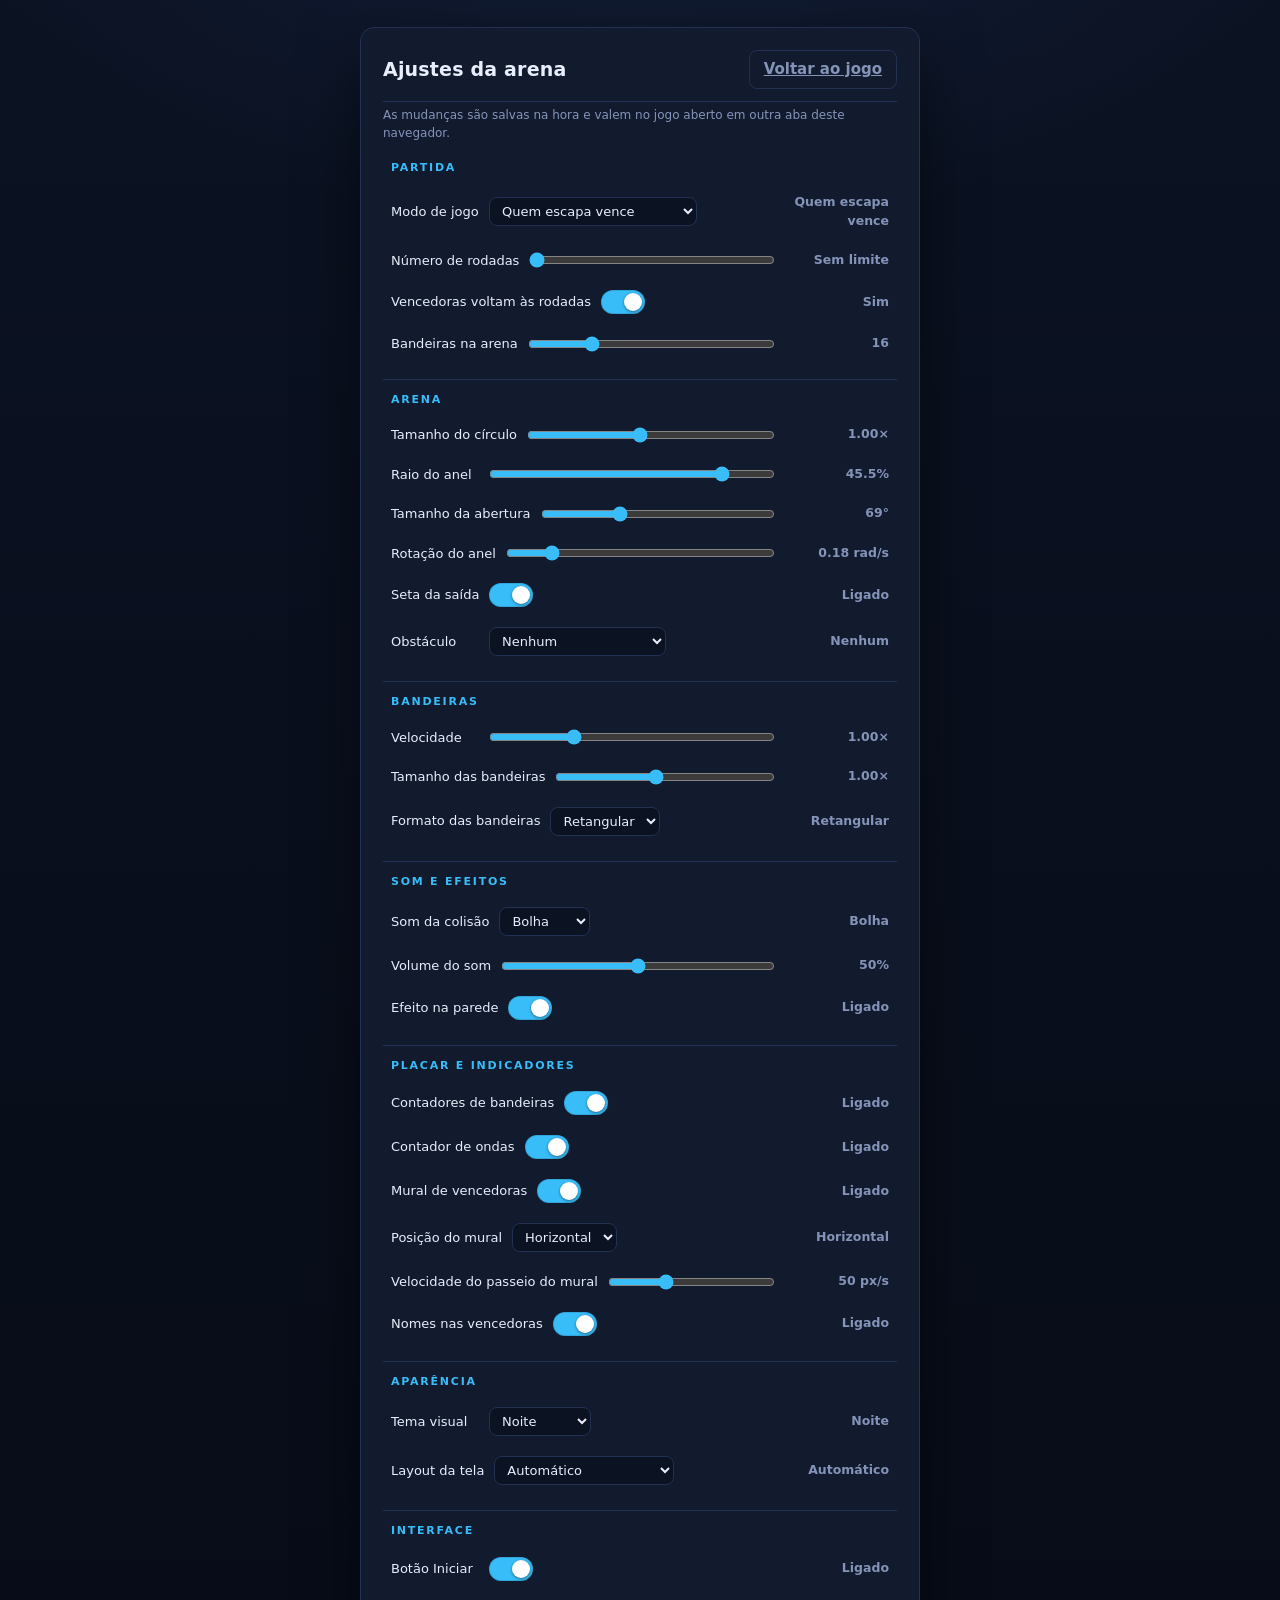
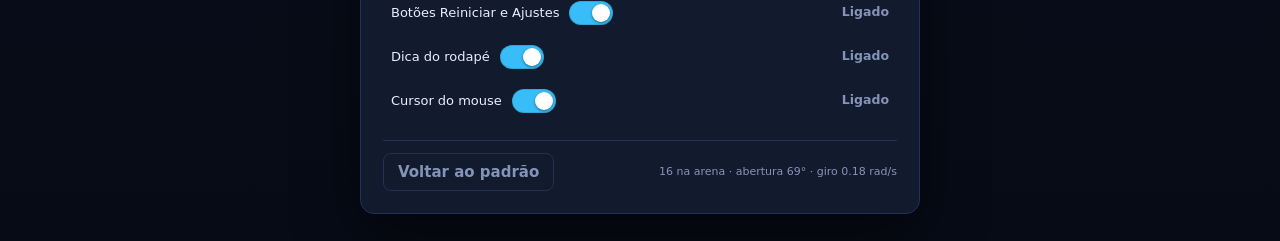
==== commit 1c03bfb0: "Adiciona obstaculo tres cruzes giratorias e skill de obstaculos Novo obstaculo 'tres-cruzes': tres c" ====
--- a/ajustes.html
+++ b/ajustes.html
@@ -109,6 +109,7 @@
             <option value="hexagono">Pinos em hexágono</option>
             <option value="barra">Barra giratória</option>
             <option value="cruz">Cruz giratória</option>
+            <option value="tres-cruzes">Três cruzes giratórias</option>
           </select>
           <output class="config-valor" id="cfg-obstaculo-valor" for="cfg-obstaculo">Nenhum</output>
         </div>
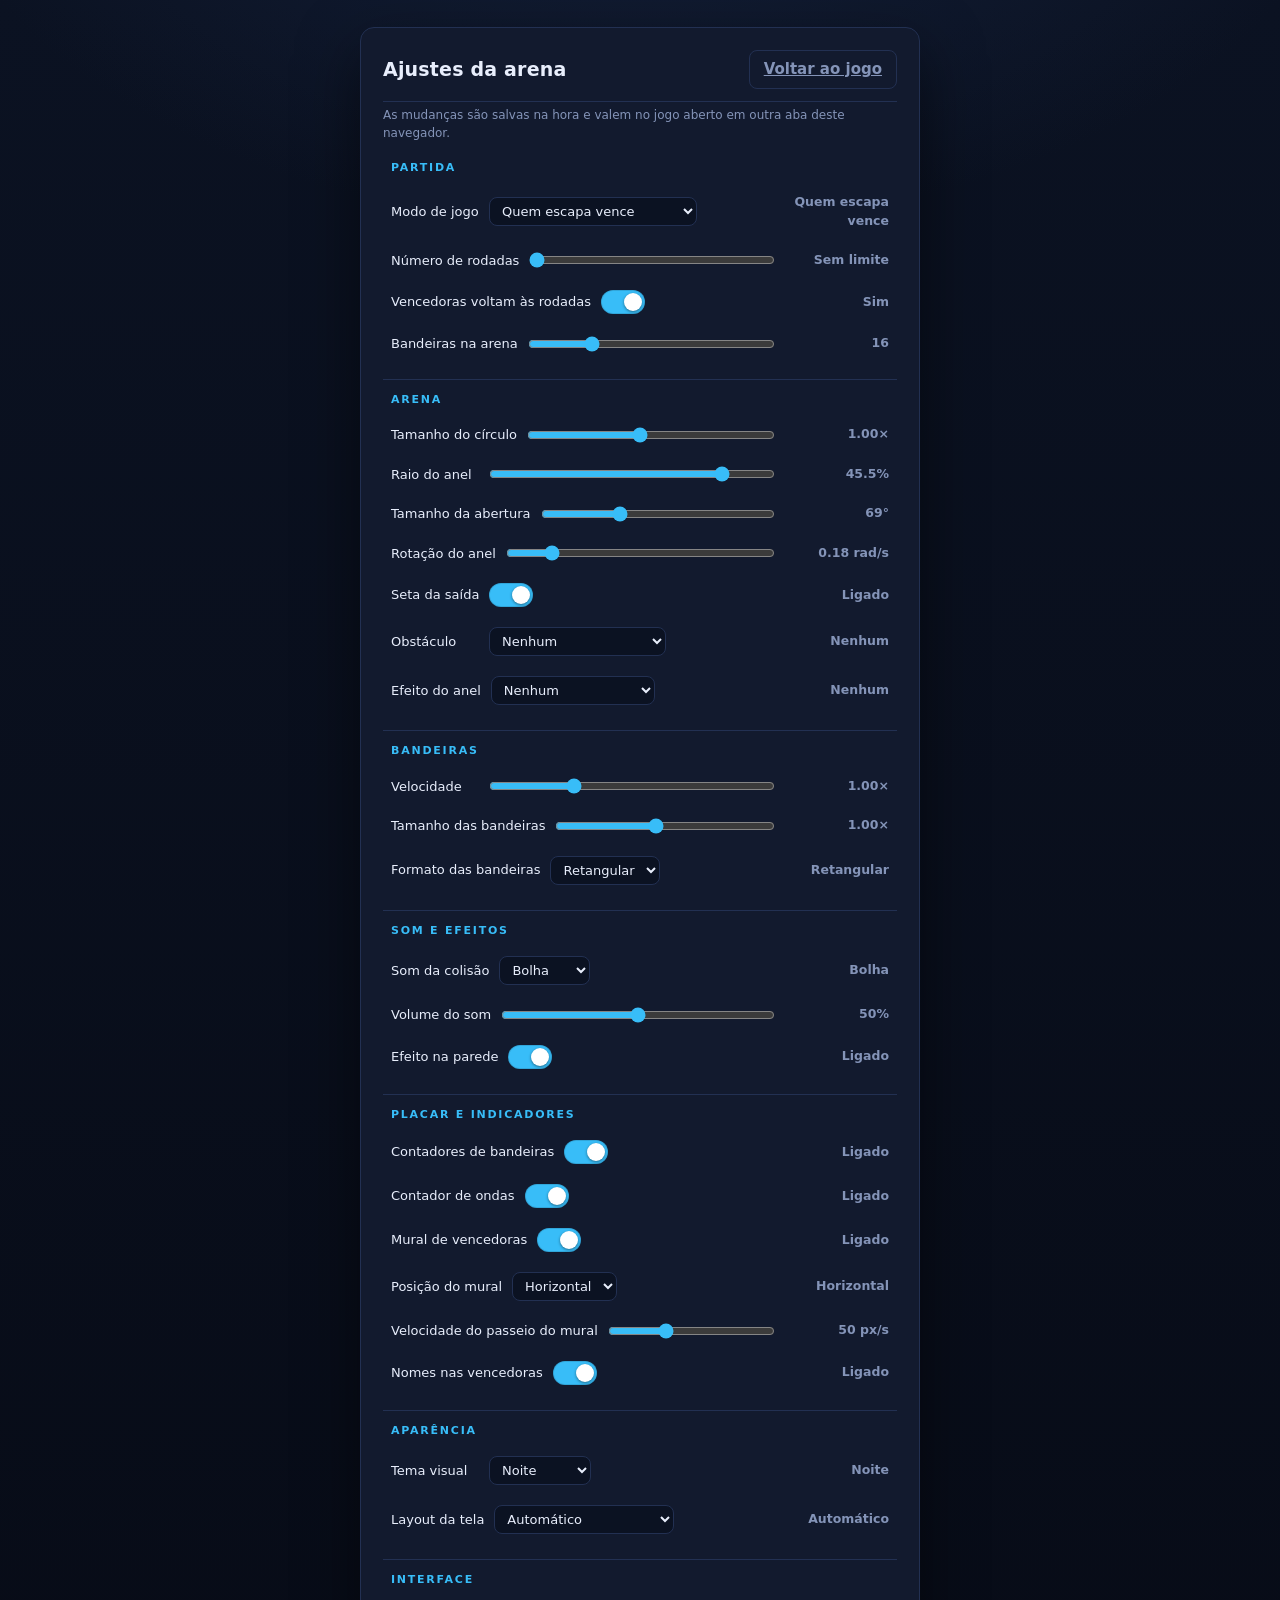
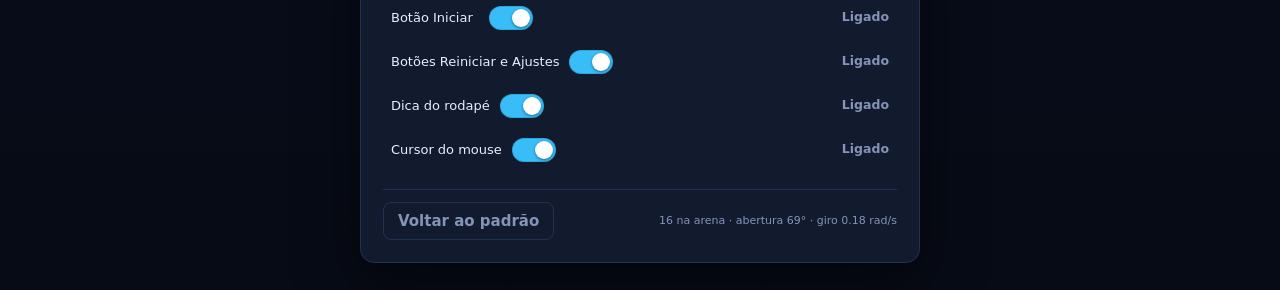
==== commit bbb7f0da: "Adiciona efeito visual configuravel no anel e acabamento de madeira nas cruzes Ajustes > Arena ganha" ====
--- a/ajustes.html
+++ b/ajustes.html
@@ -8,7 +8,7 @@
 <link rel="icon" href="data:image/svg+xml,<svg xmlns='http://www.w3.org/2000/svg' viewBox='0 0 32 32'><rect width='32' height='32' rx='6' fill='%230b1020'/><circle cx='16' cy='16' r='10' fill='none' stroke='%2338bdf8' stroke-width='2.5' stroke-dasharray='44 19'/><circle cx='25' cy='7' r='4' fill='%23f59e0b'/></svg>">
 <script>
 /* aplica o tema salvo antes da primeira pintura (a chave e' Config.CHAVE, de js/config.js) */
-try { var __c = JSON.parse(localStorage.getItem('flag-arena:config:v2')); if (__c && __c.tema) document.documentElement.setAttribute('data-tema', __c.tema); } catch (e) {}
+try { var __c = JSON.parse(localStorage.getItem('flag-arena:config:v2')); if (__c && __c.tema) document.documentElement.setAttribute('data-tema', __c.tema); if (__c && __c.efeitoAnel) document.documentElement.setAttribute('data-efeito-anel', __c.efeitoAnel); } catch (e) {}
 </script>
 </head>
 <body class="pagina-ajustes">
@@ -113,6 +113,18 @@
           </select>
           <output class="config-valor" id="cfg-obstaculo-valor" for="cfg-obstaculo">Nenhum</output>
         </div>
+
+        <div class="config-linha">
+          <label class="config-nome" for="cfg-efeitoAnel">Efeito do anel</label>
+          <select class="config-select" id="cfg-efeitoAnel">
+            <option value="nenhum">Nenhum</option>
+            <option value="brilho">Brilho pulsante</option>
+            <option value="rastro">Rastro giratório</option>
+            <option value="faiscas">Faíscas orbitando</option>
+            <option value="cor">Cor em movimento</option>
+          </select>
+          <output class="config-valor" id="cfg-efeitoAnel-valor" for="cfg-efeitoAnel">Nenhum</output>
+        </div>
       </section>
 
       <section class="config-grupo" data-grupo="bandeiras">
--- a/styles.css
+++ b/styles.css
@@ -37,6 +37,13 @@
   --obstaculo-2: #26324f;
   --obstaculo-borda: #7f95c8;
   --obstaculo-glow-rgb: 99, 102, 241;
+  /* materiais dos obstaculos: madeira nas cruzes, metal nos pinos e na barra */
+  --madeira-1: #b07a49;
+  --madeira-2: #6d4423;
+  --madeira-borda: #3d2714;
+  --metal-1: #d3dbe6;
+  --metal-2: #7b879b;
+  --metal-borda: #eef3fa;
   --efeito: #7dd3fc;               /* onda de choque na parede */
   --efeito-2: #38bdf8;
   --efeito-rgb: 125, 211, 252;
@@ -577,8 +584,44 @@
   box-shadow: 0 0 14px rgba(var(--obstaculo-glow-rgb), .35), inset 0 0 8px rgba(0, 0, 0, .35);
   box-sizing: border-box;
 }
-.obstaculo--circulo { border-radius: 50%; }
-.obstaculo--barra { border-radius: 999px; }
+/* Pinos (circulos): metal polido — realce no alto-esquerda e sombra em baixo. */
+.obstaculo--circulo {
+  border-radius: 50%;
+  background:
+    radial-gradient(circle at 34% 28%, rgba(255, 255, 255, .8), rgba(255, 255, 255, 0) 46%),
+    linear-gradient(150deg, var(--metal-1), var(--metal-2));
+  border-color: var(--metal-borda);
+  box-shadow:
+    0 1px 3px rgba(0, 0, 0, .5),
+    0 0 14px rgba(var(--obstaculo-glow-rgb), .3),
+    inset 0 -4px 8px rgba(0, 0, 0, .5),
+    inset 0 3px 4px rgba(255, 255, 255, .6);
+}
+
+/* Barra: haste cilindrica; a faixa clara no meio da' o relevo de um tubo. */
+.obstaculo--barra {
+  border-radius: 999px;
+  background: linear-gradient(180deg, var(--metal-2), var(--metal-1) 45%, var(--metal-2));
+  border-color: var(--metal-borda);
+  box-shadow:
+    0 1px 3px rgba(0, 0, 0, .5),
+    0 0 12px rgba(var(--obstaculo-glow-rgb), .3),
+    inset 0 0 6px rgba(0, 0, 0, .35);
+}
+
+/* Cruzes: madeira, com veios ao longo do traço. Declarada por ultimo, sobrepoe-se
+   a regra da barra (mesma especificidade) mantendo o formato de capsula. */
+.obstaculo--madeira {
+  background:
+    repeating-linear-gradient(180deg, rgba(0, 0, 0, .16) 0 3px, rgba(0, 0, 0, 0) 3px 8px),
+    linear-gradient(160deg, var(--madeira-1), var(--madeira-2));
+  border-color: var(--madeira-borda);
+  box-shadow:
+    0 1px 3px rgba(0, 0, 0, .5),
+    0 0 10px rgba(var(--obstaculo-glow-rgb), .18),
+    inset 0 -6px 8px rgba(0, 0, 0, .35),
+    inset 0 4px 5px rgba(255, 255, 255, .22);
+}
 
 /* ---------------------------------------------------------------- */
 /* lutadores                                                        */
@@ -688,6 +731,89 @@
 @keyframes efeito-clarao {
   from { transform: scale(.4); opacity: 1; }
   to   { transform: scale(1.8); opacity: 0; }
+}
+
+/* ---------------------------------------------------------------- */
+/* efeito do anel (Ajustes > Arena > Efeito do anel)                  */
+/* ---------------------------------------------------------------- */
+
+/* O efeito e' so' desenho e vive nos pseudo-elementos do .arena, NUNCA no
+   <svg class="arena-anel"> nem no <circle class="arena-anel-giro">: esses
+   nao podem ganhar `transform` (a rotacao do anel e' do <g id="arena-giro">,
+   com o centro escrito em unidades do viewBox). Um pseudo-elemento a parte
+   roda a' vontade sem mexer no eixo do anel.
+
+   A caixa acompanha o raio do anel (`--anel-diametro`), por isso qualquer
+   valor de "Raio do anel" nos Ajustes mantem o desenho alinhado. Com a opcao
+   Nenhum (padrao) nenhuma regra casa e nada e' pintado. As cores saem dos
+   tokens de tema --efeito/--efeito-2, por isso cada tema tem o seu tom. */
+
+:root[data-efeito-anel="brilho"] .arena::before,
+:root[data-efeito-anel="rastro"] .arena::before,
+:root[data-efeito-anel="faiscas"] .arena::before,
+:root[data-efeito-anel="faiscas"] .arena::after,
+:root[data-efeito-anel="cor"] .arena::before {
+  content: "";
+  position: absolute;
+  inset: calc((100% - var(--anel-diametro)) / 2);
+  border-radius: 50%;
+  pointer-events: none;
+  z-index: 3;
+}
+
+/* contorno que respira */
+:root[data-efeito-anel="brilho"] .arena::before {
+  border: 2px solid rgba(var(--efeito-rgb), .7);
+  box-shadow:
+    0 0 18px 2px rgba(var(--efeito-rgb), .55),
+    inset 0 0 18px 2px rgba(var(--efeito-2-rgb), .45);
+  animation: anel-brilho 2.6s ease-in-out infinite;
+}
+
+@keyframes anel-brilho {
+  0%, 100% { opacity: .25; }
+  50%      { opacity: .95; }
+}
+
+/* arco de luz que persegue o giro do portao */
+:root[data-efeito-anel="rastro"] .arena::before {
+  background: conic-gradient(from 0deg,
+    rgba(var(--efeito-2-rgb), 0) 0deg,
+    rgba(var(--efeito-2-rgb), 0) 200deg,
+    rgba(var(--efeito-rgb), .85) 320deg,
+    var(--efeito-2) 356deg,
+    #fff 360deg);
+  -webkit-mask: radial-gradient(farthest-side, transparent calc(100% - 5px), #000 calc(100% - 4px));
+  mask: radial-gradient(farthest-side, transparent calc(100% - 5px), #000 calc(100% - 4px));
+  animation: anel-rastro-giro 3.2s linear infinite;
+}
+
+/* dois pontos de luz dando a volta no anel */
+:root[data-efeito-anel="faiscas"] .arena::before,
+:root[data-efeito-anel="faiscas"] .arena::after {
+  animation: anel-rastro-giro 5s linear infinite;
+}
+:root[data-efeito-anel="faiscas"] .arena::before {
+  background: radial-gradient(circle 7px at 50% 0%, #fff 0%, var(--efeito) 60%, rgba(var(--efeito-2-rgb), 0) 100%);
+}
+:root[data-efeito-anel="faiscas"] .arena::after {
+  background: radial-gradient(circle 7px at 50% 100%, #fff 0%, var(--efeito) 60%, rgba(var(--efeito-2-rgb), 0) 100%);
+}
+
+@keyframes anel-rastro-giro { to { transform: rotate(360deg); } }
+
+/* a matiz do anel passeia pela roda de cores */
+:root[data-efeito-anel="cor"] .arena::before {
+  border: 3px solid var(--efeito);
+  box-shadow:
+    0 0 16px rgba(var(--efeito-rgb), .55),
+    inset 0 0 16px rgba(var(--efeito-2-rgb), .4);
+  animation: anel-cor 7s linear infinite;
+}
+
+@keyframes anel-cor {
+  from { filter: hue-rotate(0deg); }
+  to   { filter: hue-rotate(360deg); }
 }
 
 /* escapando: atravessa a abertura e some */
@@ -1498,6 +1624,12 @@
   --obstaculo-2: #7388b3;
   --obstaculo-borda: #4a5f8c;
   --obstaculo-glow-rgb: 79, 70, 229;
+  --madeira-1: #a86f3e;
+  --madeira-2: #6a4220;
+  --madeira-borda: #3a2412;
+  --metal-1: #c7d0dd;
+  --metal-2: #6f7b8f;
+  --metal-borda: #f4f7fb;
   --efeito: #1c8fd6;
   --efeito-2: #0a74b8;
   --efeito-rgb: 28, 143, 214;
@@ -1533,6 +1665,12 @@
   --obstaculo-2: #1f4d33;
   --obstaculo-borda: #86efac;
   --obstaculo-glow-rgb: 74, 222, 128;
+  --madeira-1: #a9814a;
+  --madeira-2: #5f4526;
+  --madeira-borda: #382a15;
+  --metal-1: #cdd8d0;
+  --metal-2: #6f7d76;
+  --metal-borda: #eaf3ec;
   --efeito: #bbf7d0;
   --efeito-2: #4ade80;
   --efeito-rgb: 187, 247, 208;
@@ -1568,6 +1706,12 @@
   --obstaculo-2: #4d2340;
   --obstaculo-borda: #f9a8c9;
   --obstaculo-glow-rgb: 225, 29, 116;
+  --madeira-1: #b56b3c;
+  --madeira-2: #6e3320;
+  --madeira-borda: #401f10;
+  --metal-1: #e0d3cc;
+  --metal-2: #8a7570;
+  --metal-borda: #f7ece5;
   --efeito: #fed7aa;
   --efeito-2: #fb923c;
   --efeito-rgb: 254, 215, 170;
@@ -1603,6 +1747,12 @@
   --obstaculo-2: #1b0f45;
   --obstaculo-borda: #ff2bd6;
   --obstaculo-glow-rgb: 255, 43, 214;
+  --madeira-1: #9a6b53;
+  --madeira-2: #5a3320;
+  --madeira-borda: #341b10;
+  --metal-1: #c9d2e6;
+  --metal-2: #727a9c;
+  --metal-borda: #e8ecff;
   --efeito: #9ffcff;
   --efeito-2: #22f5ff;
   --efeito-rgb: 159, 252, 255;
@@ -1621,6 +1771,8 @@
   .lutador { transition: none; }
   .lutador--fugindo { transition: opacity .2s linear; }
   .efeitos { display: none; }
+  :root[data-efeito-anel] .arena::before,
+  :root[data-efeito-anel] .arena::after { animation: none; }
   .aviso-cartao { animation: none; }
   .vencedora--recente { animation: none; }
   .config-pagina { animation: none; }
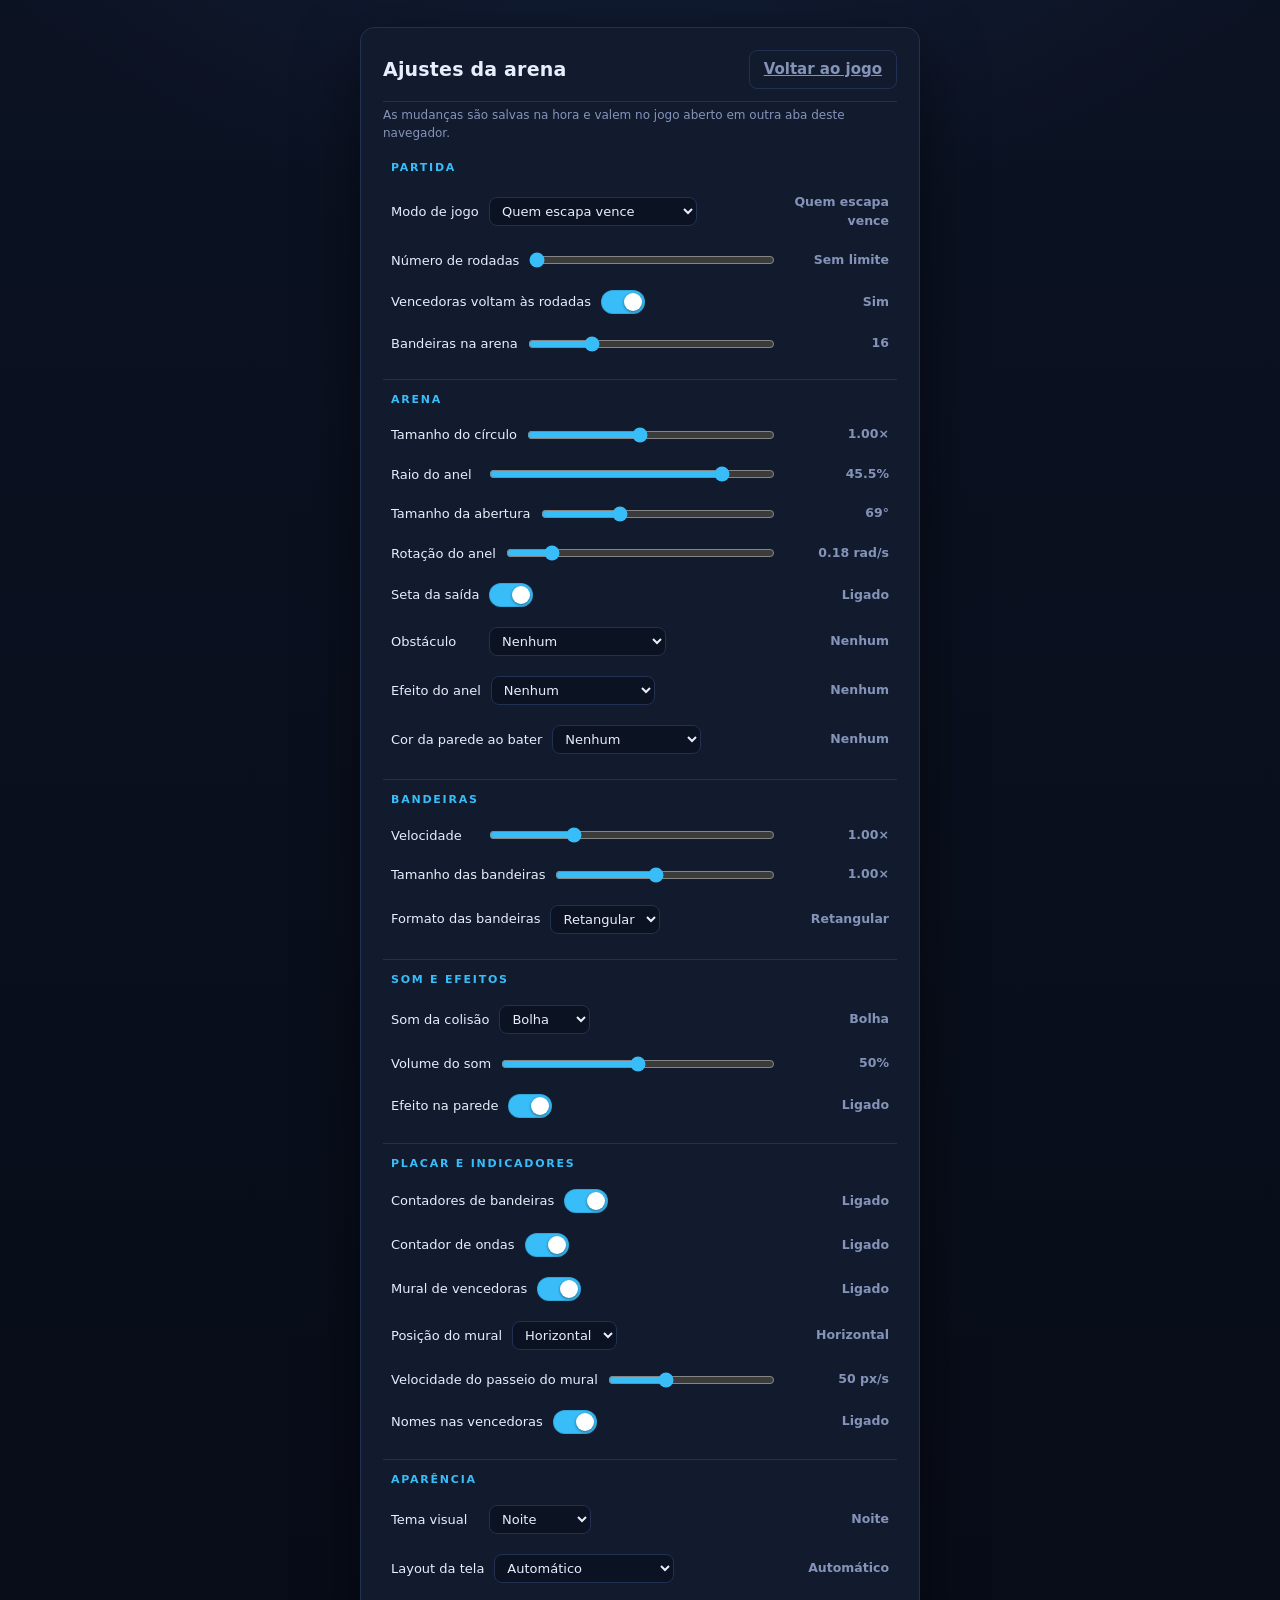
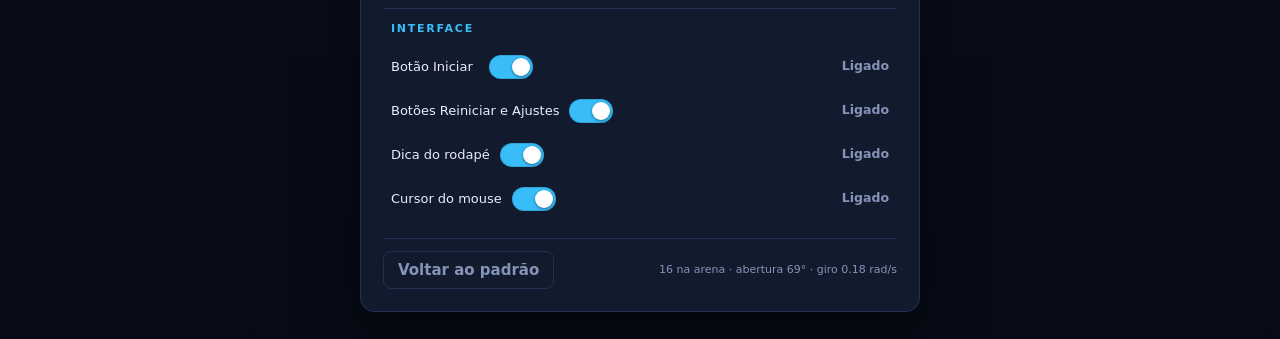
==== commit 040554e4: "Adiciona cor da parede ao bater: o anel acende numa cor nova a cada batida" ====
--- a/ajustes.html
+++ b/ajustes.html
@@ -125,6 +125,17 @@
           </select>
           <output class="config-valor" id="cfg-efeitoAnel-valor" for="cfg-efeitoAnel">Nenhum</output>
         </div>
+
+        <div class="config-linha">
+          <label class="config-nome" for="cfg-corParede">Cor da parede ao bater</label>
+          <select class="config-select" id="cfg-corParede">
+            <option value="nenhum">Nenhum</option>
+            <option value="caminha">Cor que caminha</option>
+            <option value="sorteia">Cor surpresa</option>
+            <option value="pisca">Lampejo</option>
+          </select>
+          <output class="config-valor" id="cfg-corParede-valor" for="cfg-corParede">Nenhum</output>
+        </div>
       </section>
 
       <section class="config-grupo" data-grupo="bandeiras">
--- a/styles.css
+++ b/styles.css
@@ -448,6 +448,9 @@
   stroke-width: 3;
   stroke-linecap: butt;
   opacity: .55;
+  /* a cor da parede (Ajustes > Arena) troca o `stroke` a cada batida; a
+     transicao so' suaviza a troca, nao muda o desenho */
+  transition: stroke .16s linear;
 }
 
 .arena-seta {
@@ -1770,6 +1773,7 @@
   .contador-valor.pulsa { animation: none; }
   .lutador { transition: none; }
   .lutador--fugindo { transition: opacity .2s linear; }
+  .arena-anel-giro { transition: none; }
   .efeitos { display: none; }
   :root[data-efeito-anel] .arena::before,
   :root[data-efeito-anel] .arena::after { animation: none; }
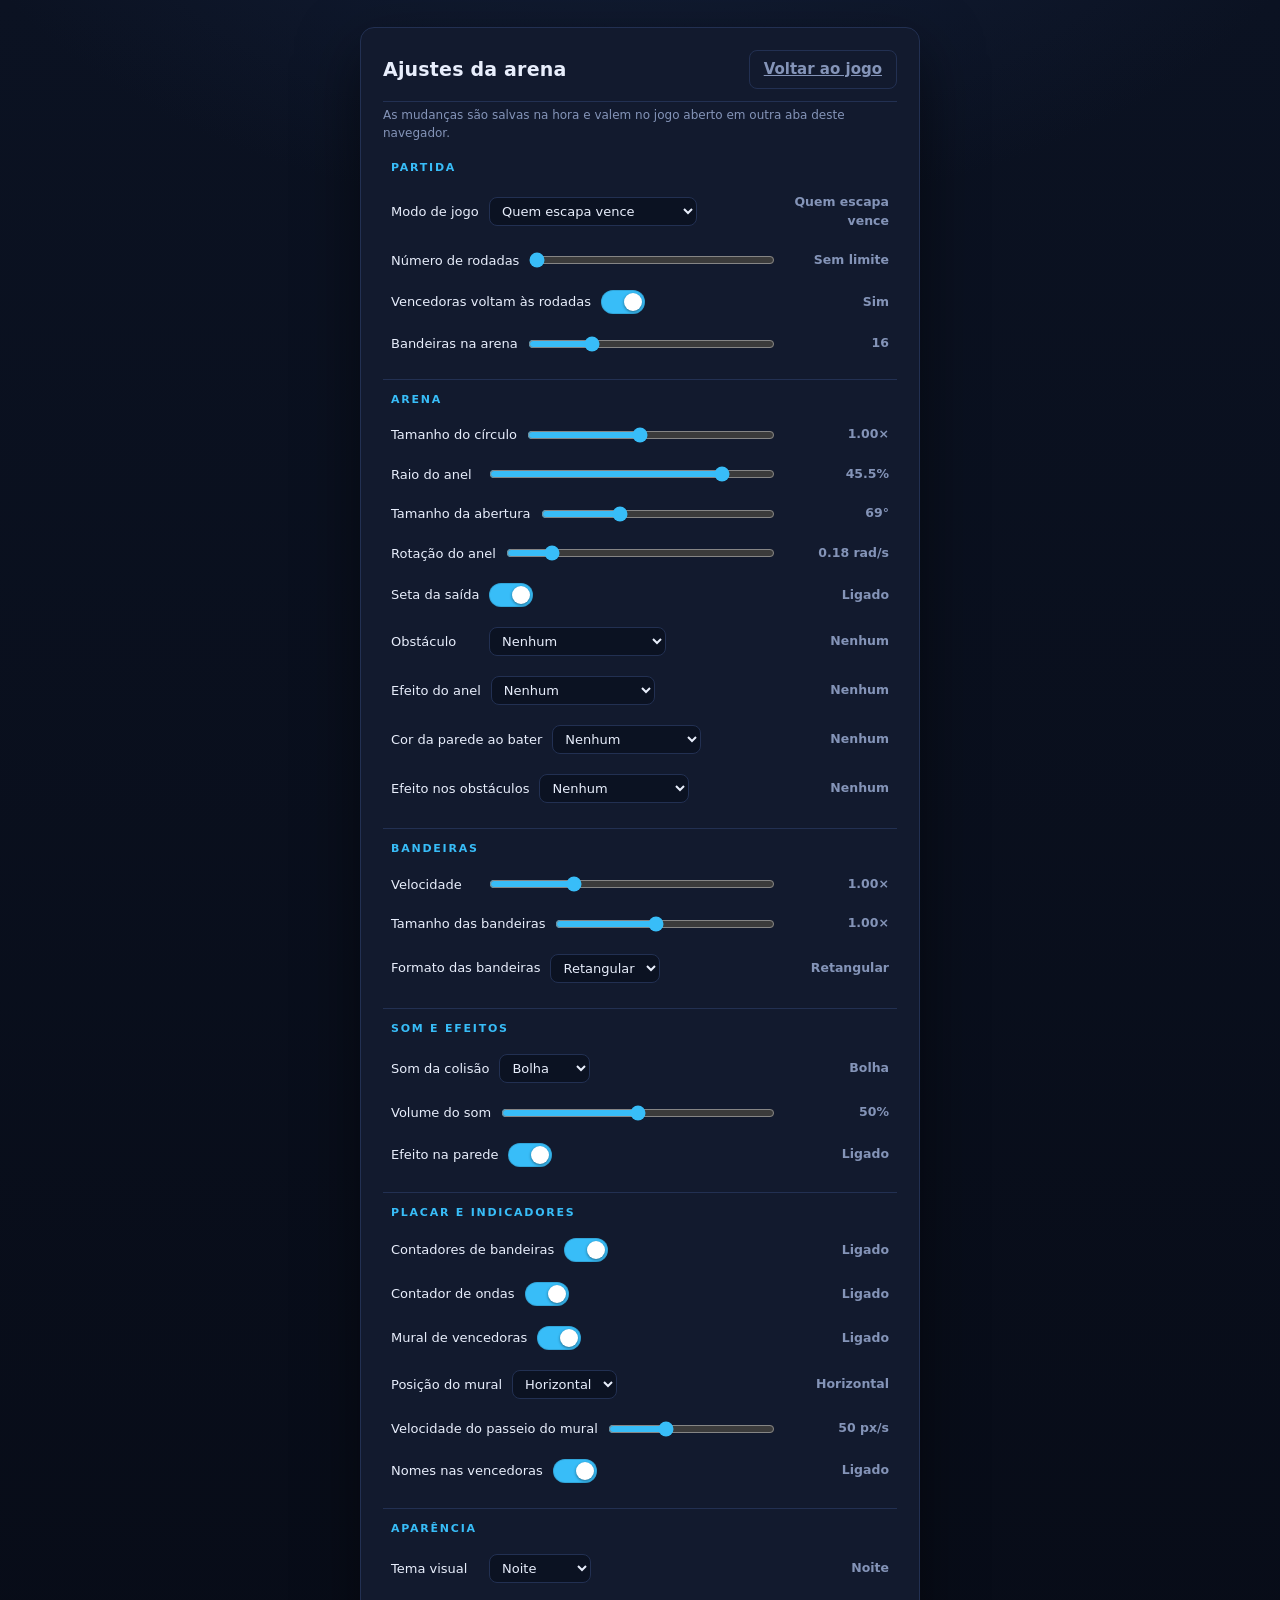
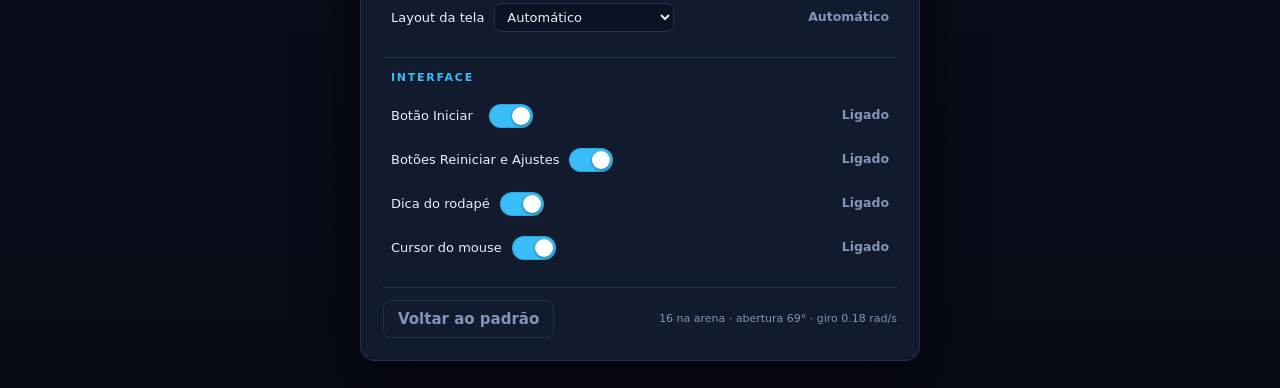
==== commit a554e62d: "Adiciona efeito neon configuravel nos obstaculos: aceso ou acende na batida" ====
--- a/ajustes.html
+++ b/ajustes.html
@@ -8,7 +8,7 @@
 <link rel="icon" href="data:image/svg+xml,<svg xmlns='http://www.w3.org/2000/svg' viewBox='0 0 32 32'><rect width='32' height='32' rx='6' fill='%230b1020'/><circle cx='16' cy='16' r='10' fill='none' stroke='%2338bdf8' stroke-width='2.5' stroke-dasharray='44 19'/><circle cx='25' cy='7' r='4' fill='%23f59e0b'/></svg>">
 <script>
 /* aplica o tema salvo antes da primeira pintura (a chave e' Config.CHAVE, de js/config.js) */
-try { var __c = JSON.parse(localStorage.getItem('flag-arena:config:v2')); if (__c && __c.tema) document.documentElement.setAttribute('data-tema', __c.tema); if (__c && __c.efeitoAnel) document.documentElement.setAttribute('data-efeito-anel', __c.efeitoAnel); } catch (e) {}
+try { var __c = JSON.parse(localStorage.getItem('flag-arena:config:v2')); if (__c && __c.tema) document.documentElement.setAttribute('data-tema', __c.tema); if (__c && __c.efeitoAnel) document.documentElement.setAttribute('data-efeito-anel', __c.efeitoAnel); if (__c && __c.efeitoObstaculo) document.documentElement.setAttribute('data-efeito-obstaculo', __c.efeitoObstaculo); } catch (e) {}
 </script>
 </head>
 <body class="pagina-ajustes">
@@ -136,6 +136,16 @@
           </select>
           <output class="config-valor" id="cfg-corParede-valor" for="cfg-corParede">Nenhum</output>
         </div>
+
+        <div class="config-linha">
+          <label class="config-nome" for="cfg-efeitoObstaculo">Efeito nos obstáculos</label>
+          <select class="config-select" id="cfg-efeitoObstaculo">
+            <option value="nenhum">Nenhum</option>
+            <option value="aceso">Neon aceso</option>
+            <option value="pisca">Neon no impacto</option>
+          </select>
+          <output class="config-valor" id="cfg-efeitoObstaculo-valor" for="cfg-efeitoObstaculo">Nenhum</output>
+        </div>
       </section>
 
       <section class="config-grupo" data-grupo="bandeiras">
--- a/styles.css
+++ b/styles.css
@@ -624,6 +624,49 @@
     0 0 10px rgba(var(--obstaculo-glow-rgb), .18),
     inset 0 -6px 8px rgba(0, 0, 0, .35),
     inset 0 4px 5px rgba(255, 255, 255, .22);
+}
+
+/* ---------------------------------------------------------------- */
+/* neon dos obstaculos                                              */
+/* ---------------------------------------------------------------- */
+/* Só desenho, ligado pelo atributo que os Ajustes escrevem no <html>
+   (data-efeito-obstaculo). A cor vem do tema (--obstaculo-glow-rgb) e o brilho
+   é um `filter: drop-shadow`, que se soma à sombra de cada material sem apagar
+   o relevo. "Nenhum" não casa nenhuma regra, por isso não pinta nada. Em Neon
+   no impacto, o motor acrescenta a classe temporária .obstaculo--acesa. */
+
+:root[data-efeito-obstaculo="aceso"] .obstaculo {
+  border-color: rgb(var(--obstaculo-glow-rgb));
+  animation: obstaculo-neon-pulso 1.8s ease-in-out infinite;
+}
+
+@keyframes obstaculo-neon-pulso {
+  0%, 100% {
+    filter: drop-shadow(0 0 5px rgba(var(--obstaculo-glow-rgb), .85))
+            drop-shadow(0 0 12px rgba(var(--obstaculo-glow-rgb), .45));
+  }
+  50% {
+    filter: drop-shadow(0 0 8px rgba(var(--obstaculo-glow-rgb), 1))
+            drop-shadow(0 0 20px rgba(var(--obstaculo-glow-rgb), .7));
+  }
+}
+
+:root[data-efeito-obstaculo="pisca"] .obstaculo.obstaculo--acesa {
+  border-color: rgb(var(--obstaculo-glow-rgb));
+  animation: obstaculo-neon-flash .45s ease-out;
+}
+
+@keyframes obstaculo-neon-flash {
+  0% {
+    filter: drop-shadow(0 0 0 rgba(var(--obstaculo-glow-rgb), 0));
+  }
+  30% {
+    filter: drop-shadow(0 0 7px rgba(var(--obstaculo-glow-rgb), 1))
+            drop-shadow(0 0 18px rgba(var(--obstaculo-glow-rgb), .75));
+  }
+  100% {
+    filter: drop-shadow(0 0 0 rgba(var(--obstaculo-glow-rgb), 0));
+  }
 }
 
 /* ---------------------------------------------------------------- */
@@ -1777,6 +1820,8 @@
   .efeitos { display: none; }
   :root[data-efeito-anel] .arena::before,
   :root[data-efeito-anel] .arena::after { animation: none; }
+  :root[data-efeito-obstaculo] .obstaculo,
+  :root[data-efeito-obstaculo] .obstaculo.obstaculo--acesa { animation: none; }
   .aviso-cartao { animation: none; }
   .vencedora--recente { animation: none; }
   .config-pagina { animation: none; }
